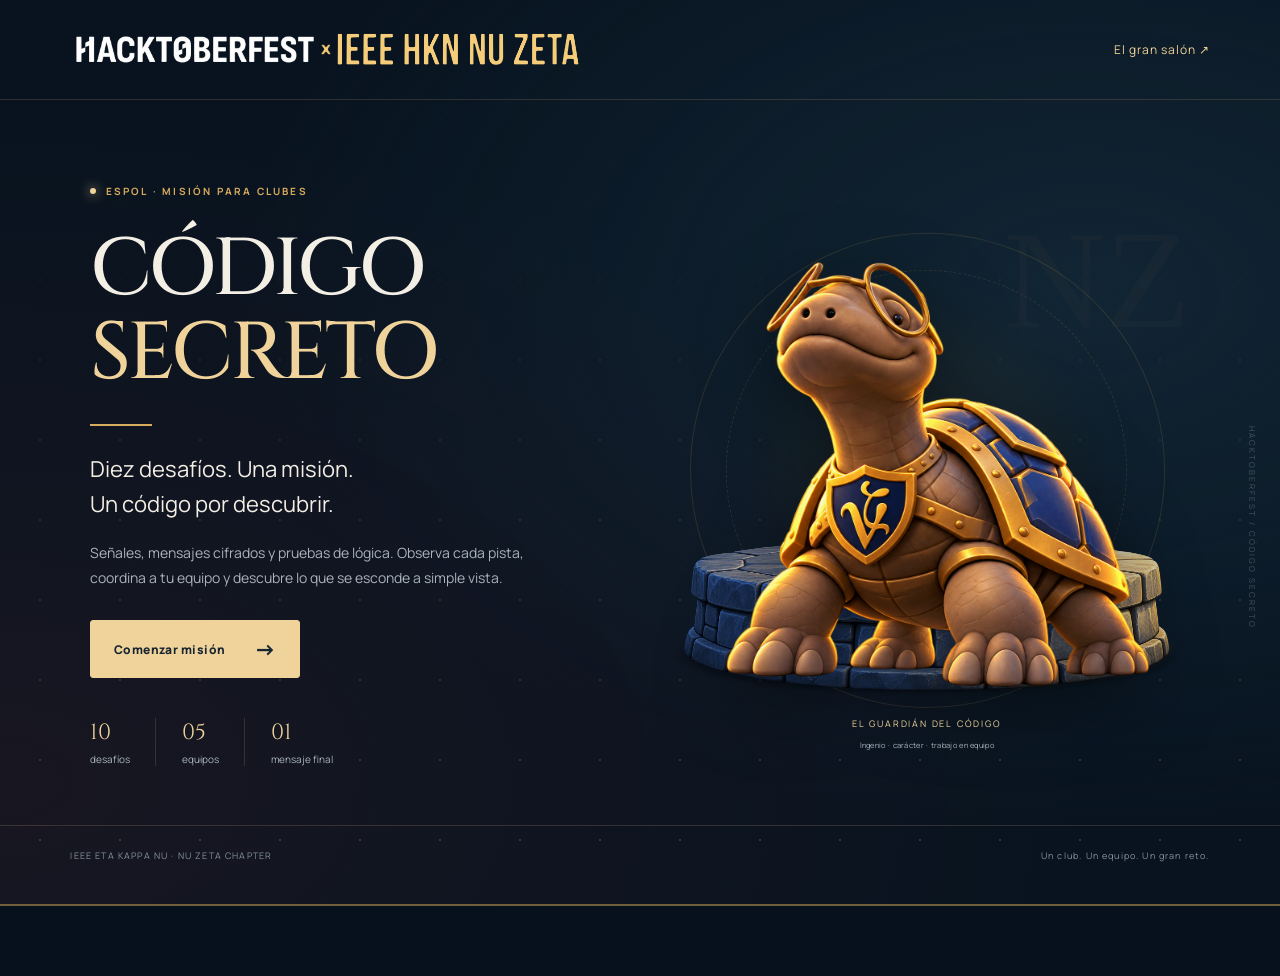
==== templates/index.html @ 11c87ed2 "Adapt Codigo Secreto to event guides with themed interface and persistent scoring" ====
<!doctype html>
<html lang="es"><head><meta charset="utf-8"><meta name="viewport" content="width=device-width,initial-scale=1"><meta name="theme-color" content="#091725"><title>Código Secreto · Hacktoberfest × IEEE HKN Nu Zeta</title><link rel="stylesheet" href="/static/game.css"><script defer src="/static/game.js"></script></head>
<body><div class="ambient" aria-hidden="true"></div>
<header class="topbar"><a class="event-lockup" href="/" aria-label="Hacktoberfest por IEEE HKN Nu Zeta"><img class="combined-logo" src="/static/event/hacktoberfest-x-ieee-hkn-nu-zeta.svg" alt="Hacktoberfest × IEEE HKN Nu Zeta"></a><a href="/admin" class="quiet-link" data-transition>El gran salón ↗</a></header>
<main id="main">
<section id="welcome" class="view hero"><div class="hero-copy"><p class="eyebrow"><span class="status-dot"></span> ESPOL · MISIÓN PARA CLUBES</p><h1>CÓDIGO<br><em>SECRETO</em><span class="title-rule"></span></h1><p class="hero-subtitle">Diez desafíos. Una misión.<br>Un código por descubrir.</p><p class="muted intro">Señales, mensajes cifrados y pruebas de lógica. Observa cada pista, coordina a tu equipo y descubre lo que se esconde a simple vista.</p><button class="primary" id="begin">Comenzar misión <span>→</span></button><div class="mission-facts"><span><b>10</b> desafíos</span><span><b>05</b> equipos</span><span><b>01</b> mensaje final</span></div></div><div class="hero-art"><div class="orbit orbit-one"></div><div class="orbit orbit-two"></div><div class="artifact-number">ΝΖ</div><img class="turtle" src="/static/event/tortuga-restaurada.png" alt="Tortuga guardiana de IEEE HKN Nu Zeta"><img class="stone" src="/static/event/base-piedra.png" alt=""><div class="guardian-caption"><span>EL GUARDIÁN DEL CÓDIGO</span><small>Ingenio · carácter · trabajo en equipo</small></div></div><span class="vertical-note">HACKTOBERFEST / CÓDIGO SECRETO</span></section>
<section id="identify" class="view compact" hidden><p class="eyebrow">ANTES DE CRUZAR EL UMBRAL</p><h2>Identificación<br><em>del equipo</em></h2><p class="muted">Selecciona el número de club que te asignaron los organizadores.</p><form id="team-form"><label for="team">Número de club</label><select id="team" required><option value="">Selecciona tu equipo</option><option value="1">Equipo 1</option><option value="2">Equipo 2</option><option value="3">Equipo 3</option><option value="4">Equipo 4</option><option value="5">Equipo 5</option></select><div class="notice">El cronómetro comienza al confirmar tu equipo. Las pistas físicas se entregan por separado. Las aulas provisionales requieren la intervención del monitor.</div><button class="primary" type="submit">Confirmar equipo <span>→</span></button><p id="team-error" role="alert" class="error"></p></form></section>
<section id="challenge" class="view challenge-layout" hidden><aside class="mission-sidebar"><p class="eyebrow">MISIÓN EN CURSO</p><h2 id="team-label">Equipo</h2><div class="timer-label">TIEMPO TOTAL</div><div id="timer" class="timer" aria-label="Tiempo transcurrido">00:00</div><ol id="stage-list"></ol><img src="/static/event/nu-zeta-chapter-logo-4k.png" class="chapter-mark" alt="Nu Zeta Chapter"></aside><article class="challenge-card"><div class="challenge-meta"><span id="stage-label"></span><span id="stage-kind"></span></div><div class="progress"><div id="progress-fill"></div></div><h2 id="challenge-title"></h2><div id="resource"></div><form id="answer-form"><label for="answer" id="question"></label><input id="answer" type="text" autocomplete="off" required maxlength="300"><p class="input-hint" id="input-hint">Revisa tu respuesta con el equipo antes de confirmarla.</p><button class="primary" type="submit" id="answer-submit">Confirmar respuesta <span>→</span></button></form><button id="monitor" class="secondary" hidden>Habilitar etapa provisional · organizador</button><p id="feedback" role="status" aria-live="polite"></p></article></section>
<section id="finish" class="view finish" hidden><img src="/static/event/tortuga-restaurada.png" alt="Insignia del guardián"><p class="eyebrow">TRANSMISIÓN RESTAURADA</p><h2>Misión <em>cumplida.</em></h2><p class="finish-message">LA INGENIERÍA ES EQUIPO</p><p class="muted">Tu secuencia y tu tiempo quedaron registrados.<br>El podio se decide por aciertos y, en empate, por menor tiempo.</p><p class="notice" id="finish-note"></p><a href="/admin" class="primary" data-transition>Consultar el gran salón <span>↗</span></a></section>
</main><footer><span>IEEE ETA KAPPA NU · NU ZETA CHAPTER</span><span>Un club. Un equipo. Un gran reto.</span></footer>
<div class="sound-controls"><button id="sound-toggle" aria-pressed="false">♫ Activar música</button><label for="volume">Volumen</label><input id="volume" type="range" min="0" max="1" step="0.05" value="0.25" aria-label="Volumen de música"></div>
<div id="transition" aria-hidden="true"><div class="shutter upper"></div><div class="shutter lower"></div><div class="transition-badge"><img src="/static/event/tortuga-restaurada.png" alt=""><p>DESCIFRANDO EL SIGUIENTE PASO</p><div class="loading-line"></div></div></div>
<dialog id="confirm-dialog"><form method="dialog"><p class="eyebrow">CONFIRMACIÓN DE RESPUESTA</p><h3>¿Confirmas tu respuesta?</h3><p id="confirm-text"></p><div class="dialog-actions"><button value="cancel" class="secondary">Revisar</button><button value="confirm" class="primary">Sí, confirmar →</button></div></form></dialog>
<dialog id="password-dialog"><form id="monitor-form"><h3>Habilitación del monitor</h3><p>La foto definitiva está pendiente. Esta etapa se registrará sin acierto.</p><label for="monitor-password">Contraseña de organización</label><input id="monitor-password" type="password" required autocomplete="off"><p id="monitor-error" class="error" role="alert"></p><div class="dialog-actions"><button type="button" class="secondary" id="monitor-cancel">Cancelar</button><button type="submit" class="primary">Habilitar</button></div></form></dialog>
</body></html>
---- static/game.css ----
@import url('https://fonts.googleapis.com/css2?family=Cinzel:wght@500;600;700;800&family=Manrope:wght@400;500;600;700&display=swap');
:root{--ink:#08131f;--navy:#102638;--gold:#efd39a;--gold-strong:#d8ab5d;--text:#f4efe5;--muted:#a8b3bc;--line:#bba16a35;--red:#762d36;--green:#a7d8bd}*{box-sizing:border-box}html{background:var(--ink);color:var(--text);font-family:Manrope,Arial,sans-serif}body{margin:0;min-height:100vh;background:radial-gradient(ellipse at 85% 30%,#1c3a4c77,transparent 55%),radial-gradient(ellipse at 0% 80%,#57242c33,transparent 60%),var(--ink)}button,input,select{font:inherit}button,a,input,select{touch-action:manipulation}button,a{ -webkit-tap-highlight-color:transparent}button{cursor:pointer}button:disabled{opacity:.5;cursor:wait}a{color:inherit;text-decoration:none}button:focus-visible,a:focus-visible{outline:2px solid var(--gold);outline-offset:6px}img{max-width:100%}[hidden]{display:none!important}.ambient{position:fixed;inset:0;pointer-events:none;opacity:.2;background-image:radial-gradient(#e9c78d 1px,transparent 1px);background-size:80px 80px;mask-image:linear-gradient(transparent,#000)}.topbar{position:relative;z-index:1;display:flex;justify-content:space-between;align-items:center;padding:30px 5.5%;border-bottom:1px solid var(--line)}.event-lockup{display:flex;align-items:center;gap:10px;max-width:540px;width:45%}.event-lockup img:first-child{width:49%}.event-lockup img:last-child{width:46%}.event-lockup img.cross{width:2.6%;max-height:20px;object-fit:contain}.quiet-link{font-size:12px;color:var(--gold);letter-spacing:.08em}.view{position:relative;animation:arrive .5s ease both}.hero{min-height:calc(100vh - 175px);max-width:1560px;margin:auto;padding:65px 7% 50px;display:grid;grid-template-columns:1.05fr 1fr;align-items:center;gap:20px}.eyebrow{font-size:10px;font-weight:700;letter-spacing:.22em;color:var(--gold-strong);display:flex;align-items:center;gap:10px}.status-dot{width:6px;height:6px;border-radius:50%;background:var(--gold);box-shadow:0 0 12px var(--gold)}h1,h2,h3{font-family:Cinzel,Georgia,serif;font-weight:500}h1{font-size:clamp(60px,6.3vw,102px);line-height:1.04;letter-spacing:-.04em;margin:30px 0 26px}em{font-style:normal;color:var(--gold)}.title-rule{display:block;width:62px;height:2px;background:var(--gold-strong);margin-top:28px}.hero-subtitle{font-size:22px;line-height:1.6;margin:0 0 18px}.muted{color:var(--muted);line-height:1.8;font-size:14px}.intro{max-width:440px;margin-bottom:30px}.primary{display:inline-flex;align-items:center;justify-content:space-between;gap:28px;padding:17px 23px;background:var(--gold);border:1px solid var(--gold);color:#172431;font-size:12px;font-weight:800;letter-spacing:.04em;border-radius:3px;transition:background .2s,transform .2s}.primary:hover{background:#ffe8b8;transform:translateY(-2px)}.primary span{font-size:22px;line-height:1}.secondary{border:1px solid var(--line);color:var(--gold);background:transparent;padding:13px 18px;border-radius:3px}.mission-facts{display:flex;gap:26px;margin-top:40px;font-size:10px;color:var(--muted)}.mission-facts span{padding-right:25px;border-right:1px solid var(--line)}.mission-facts span:last-child{border:0}.mission-facts b{display:block;font:22px Cinzel,Georgia,serif;color:var(--gold);margin-bottom:5px}.hero-art{position:relative;min-height:560px;display:flex;align-items:center;justify-content:center}.turtle{position:relative;z-index:2;width:100%;max-width:560px;filter:drop-shadow(0 20px 40px #0007);animation:breathe 6s ease-in-out infinite}.stone{position:absolute;bottom:42px;width:103%;opacity:.85;z-index:1}.orbit{position:absolute;width:90%;aspect-ratio:1;border:1px solid #d8ab5d25;border-radius:50%;transform:rotate(-20deg);background:radial-gradient(circle,#d8ab5d0d,transparent 65%)}.orbit-two{width:76%;border-style:dashed;transform:rotate(18deg)}.artifact-number{position:absolute;right:0;top:0;font:140px Cinzel,Georgia,serif;color:#d8ab5d08}.guardian-caption{position:absolute;z-index:3;bottom:0;left:0;right:0;text-align:center;letter-spacing:.2em;font-size:9px;color:var(--gold)}.guardian-caption small{display:block;letter-spacing:.04em;color:var(--muted);margin-top:10px}.vertical-note{position:absolute;right:22px;top:45%;writing-mode:vertical-rl;color:#9ca7af66;font-size:8px;letter-spacing:.25em}footer{position:relative;display:flex;justify-content:space-between;gap:20px;padding:23px 5.5%;border-top:1px solid var(--line);font-size:9px;color:#86939e;letter-spacing:.13em}.sound-controls{position:relative;display:flex;justify-content:center;align-items:center;gap:14px;padding:16px;font-size:10px;color:var(--muted)}.sound-controls button{border:0;background:transparent;color:var(--gold);font-size:11px}.sound-controls input{width:80px;accent-color:var(--gold)}.compact{width:min(540px,90%);margin:70px auto 100px}.compact h2{font-size:44px;line-height:1.2;margin:20px 0}label{display:block;font-size:14px;line-height:1.8;margin:22px 0 12px;color:var(--text)}input:not([type=range]),select{width:100%;padding:16px;background:#08131f;border:1px solid #bba16a70;color:var(--text);border-radius:3px;outline:0}input:focus,select:focus{border-color:var(--gold);box-shadow:0 0 0 3px #efd39a15}.notice{font-size:12px;color:var(--muted);line-height:1.8;padding:16px 18px;border-left:2px solid var(--gold-strong);background:#efd39a08;margin:24px 0}.error{color:#f2a6a6;font-size:13px}.challenge-layout{display:grid;grid-template-columns:235px minmax(0,850px);gap:55px;max-width:1250px;padding:48px 30px 70px;margin:auto;min-height:75vh}.mission-sidebar h2{font-size:25px;margin-bottom:30px}.timer-label{font-size:9px;letter-spacing:.16em;color:var(--muted)}.timer{font-size:30px;font-variant-numeric:tabular-nums;color:var(--gold);margin:8px 0 30px}.mission-sidebar ol{list-style:none;padding:0;counter-reset:stages}.mission-sidebar li{counter-increment:stages;color:#6c7c89;font-size:10px;padding:10px 0;display:flex;gap:10px}.mission-sidebar li:before{content:counter(stages,decimal-leading-zero);color:#7d8b94}.mission-sidebar li.current,.mission-sidebar li.current:before{color:var(--gold)}.mission-sidebar li.done{color:var(--green)}.chapter-mark{width:160px;margin-top:22px;opacity:.7}.challenge-card{padding:34px 40px;background:linear-gradient(145deg,#132739dd,#0b1725dd);border:1px solid var(--line);border-radius:5px;box-shadow:0 30px 60px #0003}.challenge-meta{display:flex;justify-content:space-between;font-size:9px;color:var(--gold);letter-spacing:.16em}.progress{margin-top:18px;height:2px;background:#ffffff12}.progress>div{height:2px;background:var(--gold);transition:width .5s}.challenge-card h2{font-size:34px;line-height:1.3;margin:30px 0 24px}.resource-copy{font-size:13px;line-height:1.9;color:var(--muted)}.resource-copy strong{color:var(--gold);font-weight:600}.clue-list{display:grid;gap:8px}.clue{padding:11px 14px;background:#08131f70;border:1px solid #ffffff0a;display:flex;gap:20px;font-size:12px;align-items:center}.clue b{font-size:20px;letter-spacing:.2em;color:var(--gold);font-family:monospace}.clue span{color:var(--muted);line-height:1.5}.input-hint{font-size:10px;color:var(--muted);margin:10px 0 24px}#feedback{font-size:13px;line-height:1.7;color:var(--green)}pre{white-space:pre-wrap;line-height:1.8;background:#06111c;padding:20px;font-size:12px;color:#c6d6dd;border-left:2px solid var(--gold-strong)}.fragments{display:grid;grid-template-columns:1fr 1fr;gap:7px}.fragments code{font-size:10px;padding:10px;background:#06111c;color:#b9c7ce}.zoom-toolbar{display:flex;gap:10px;align-items:center;font-size:11px;margin-bottom:10px}.zoom-toolbar button{padding:6px 12px}.photo-viewport{overflow:auto;max-height:430px;background:#06111c;border:1px solid var(--line);touch-action:pan-x pan-y}.photo-viewport img{display:block;max-width:none;transform-origin:top left}.pending-tag{font-size:10px;color:var(--gold);margin:12px 0}.word-bank{display:grid;grid-template-columns:repeat(3,1fr);gap:8px}.word-bank div{padding:13px;background:#06111c;font-size:11px}.word-bank b{display:inline-block;margin-right:8px;color:var(--gold)}.signal-stage{display:flex;align-items:center;justify-content:center;padding:32px;background:#06111c}.signal-lamp{width:100px;height:100px;border-radius:50%;background:#253441;border:7px solid #3b4a56;box-shadow:inset 0 0 20px #000}.signal-lamp.lit{background:#ffe3a1;box-shadow:0 0 55px #ffcc65,0 0 100px #ffcc6555;border-color:#f4c46a}.finish{text-align:center;max-width:700px;margin:45px auto 80px;padding:20px}.finish>img{width:180px}.finish .eyebrow{justify-content:center}.finish h2{font-size:50px;margin:18px 0}.finish-message{font-family:Cinzel,Georgia,serif;letter-spacing:.15em;color:var(--gold);font-size:18px}.finish .notice{text-align:left}.shutter{position:absolute;left:0;right:0;height:50%;background:#07111d;transition:transform .35s ease;border-color:var(--gold-strong);border-style:solid;border-width:0}.upper{top:0;transform:translateY(-101%);border-bottom-width:1px}.lower{bottom:0;transform:translateY(101%);border-top-width:1px}#transition{position:fixed;inset:0;z-index:100;pointer-events:none}#transition.active{pointer-events:all}#transition.active .shutter{transform:translateY(0)}.transition-badge{position:absolute;left:50%;top:50%;transform:translate(-50%,-50%) scale(.8);opacity:0;transition:opacity .25s,transform .35s;text-align:center;width:280px}.transition-badge img{width:190px;filter:drop-shadow(0 0 30px #d8ab5d33)}.transition-badge p{font-size:9px;letter-spacing:.17em;color:var(--gold)}#transition.active .transition-badge{opacity:1;transform:translate(-50%,-50%) scale(1);transition-delay:.3s}.loading-line{height:2px;background:#d8ab5d22;margin:20px auto;width:160px;overflow:hidden}.loading-line:after{content:'';display:block;width:50%;height:2px;background:var(--gold);animation:loading 1s ease-in-out infinite}dialog{border:1px solid #d8ab5d77;background:#102334;color:var(--text);max-width:530px;width:90%;padding:30px;border-radius:6px;box-shadow:0 30px 100px #000a}dialog::backdrop{background:#030a12c9;backdrop-filter:blur(5px)}dialog h3{font-size:23px}dialog p{font-size:13px;line-height:1.8}#confirm-text{overflow-wrap:anywhere;color:var(--gold);padding:16px;background:#08131f}.dialog-actions{display:flex;gap:15px;justify-content:flex-end;margin-top:25px}.admin-wrap{max-width:1300px;margin:50px auto;padding:0 35px;min-height:65vh}.admin-heading{display:flex;justify-content:space-between;align-items:center;margin-bottom:30px;gap:20px}.admin-heading h1{font-size:38px;margin:14px 0}.table-wrap{overflow:auto;border:1px solid var(--line);background:#10233480}table{border-collapse:collapse;width:100%;font-size:12px}th,td{padding:18px 15px;border-bottom:1px solid var(--line);text-align:left}th{font-size:10px;letter-spacing:.08em;color:var(--gold)}td code{display:inline-flex;padding:5px 7px;background:#253441;margin:2px;border-radius:3px;max-width:150px;white-space:normal;overflow-wrap:anywhere;font-size:10px}td code.correct{background:#204f3b}td code.incorrect{background:#713d42}td code.pending{background:#6a5531}.rank{font:24px Cinzel,Georgia,serif;color:var(--gold)}.empty-state{text-align:center;padding:55px;color:var(--muted)}.admin-tools{display:flex;gap:10px;flex-wrap:wrap}.readiness{display:flex;gap:10px;flex-wrap:wrap;margin:25px 0}.readiness span{border:1px solid var(--line);padding:10px;font-size:10px;color:var(--muted)}@keyframes breathe{50%{transform:translateY(-8px)}}@keyframes arrive{from{opacity:0;transform:translateY(8px)}to{opacity:1;transform:none}}@keyframes loading{from{transform:translateX(-100%)}to{transform:translateX(300%)}}@media(min-width:1600px){.hero{padding-top:90px;padding-bottom:90px}}@media(max-width:900px){.hero{padding:45px 6%;grid-template-columns:1fr 1fr}.hero-art{min-height:390px}.stone{bottom:45px}.hero-subtitle{font-size:18px}.challenge-layout{grid-template-columns:170px 1fr;gap:25px}.challenge-card{padding:25px}.challenge-card h2{font-size:28px}}@media(max-width:640px){.topbar{padding:22px 6%;gap:20px}.event-lockup{width:72%}.quiet-link{font-size:9px;max-width:70px;line-height:1.7}.hero{grid-template-columns:1fr;padding-top:40px}.hero h1{font-size:62px;margin:24px 0}.hero-copy{z-index:2}.hero-art{grid-row:2;min-height:380px;max-width:400px;width:100%;margin:10px auto 0}.turtle{max-height:340px;width:auto}.stone{bottom:35px;width:95%}.guardian-caption{bottom:0}.vertical-note{display:none}.mission-facts{gap:16px}.mission-facts span{padding-right:16px}.hero-subtitle{font-size:19px}.intro{font-size:13px}.challenge-layout{display:block;padding:25px 16px}.mission-sidebar{display:flex;align-items:center;justify-content:space-between;gap:10px;flex-wrap:wrap;margin-bottom:20px}.mission-sidebar .eyebrow{display:none}.mission-sidebar h2{font-size:19px;margin:0}.timer-label{display:none}.timer{font-size:22px;margin:0}.mission-sidebar ol,.chapter-mark{display:none}.challenge-card{padding:23px 20px}.challenge-card h2{font-size:27px}.challenge-meta{font-size:8px}.fragments{grid-template-columns:1fr}.word-bank{grid-template-columns:repeat(3,1fr)}.word-bank div{font-size:9px;padding:10px 7px}.challenge-card .primary{width:100%}.compact{margin:45px auto 60px}.compact h2{font-size:36px}footer{font-size:8px;line-height:1.8;flex-direction:column;gap:6px}.finish h2{font-size:37px}.finish-message{font-size:14px}.finish .primary{font-size:10px}.admin-wrap{padding:0 18px}.admin-heading{display:block}.admin-heading h1{font-size:29px}.dialog-actions{gap:10px}.dialog-actions .primary{font-size:10px;padding:13px}.sound-controls{flex-wrap:wrap}}@media(prefers-reduced-motion:reduce){*,*:before,*:after{animation:none!important;transition:none!important}.shutter{display:none}#transition.active{background:#07111d}.transition-badge{transition:none}}

.event-lockup img.combined-logo{width:100%;max-height:none}.original-resource{margin-top:25px}.original-resource summary{font-size:12px;color:var(--gold);cursor:pointer}.original-resource img{display:block;max-height:950px;margin:18px auto;width:auto}.zoom-original{overflow:auto;max-height:720px}
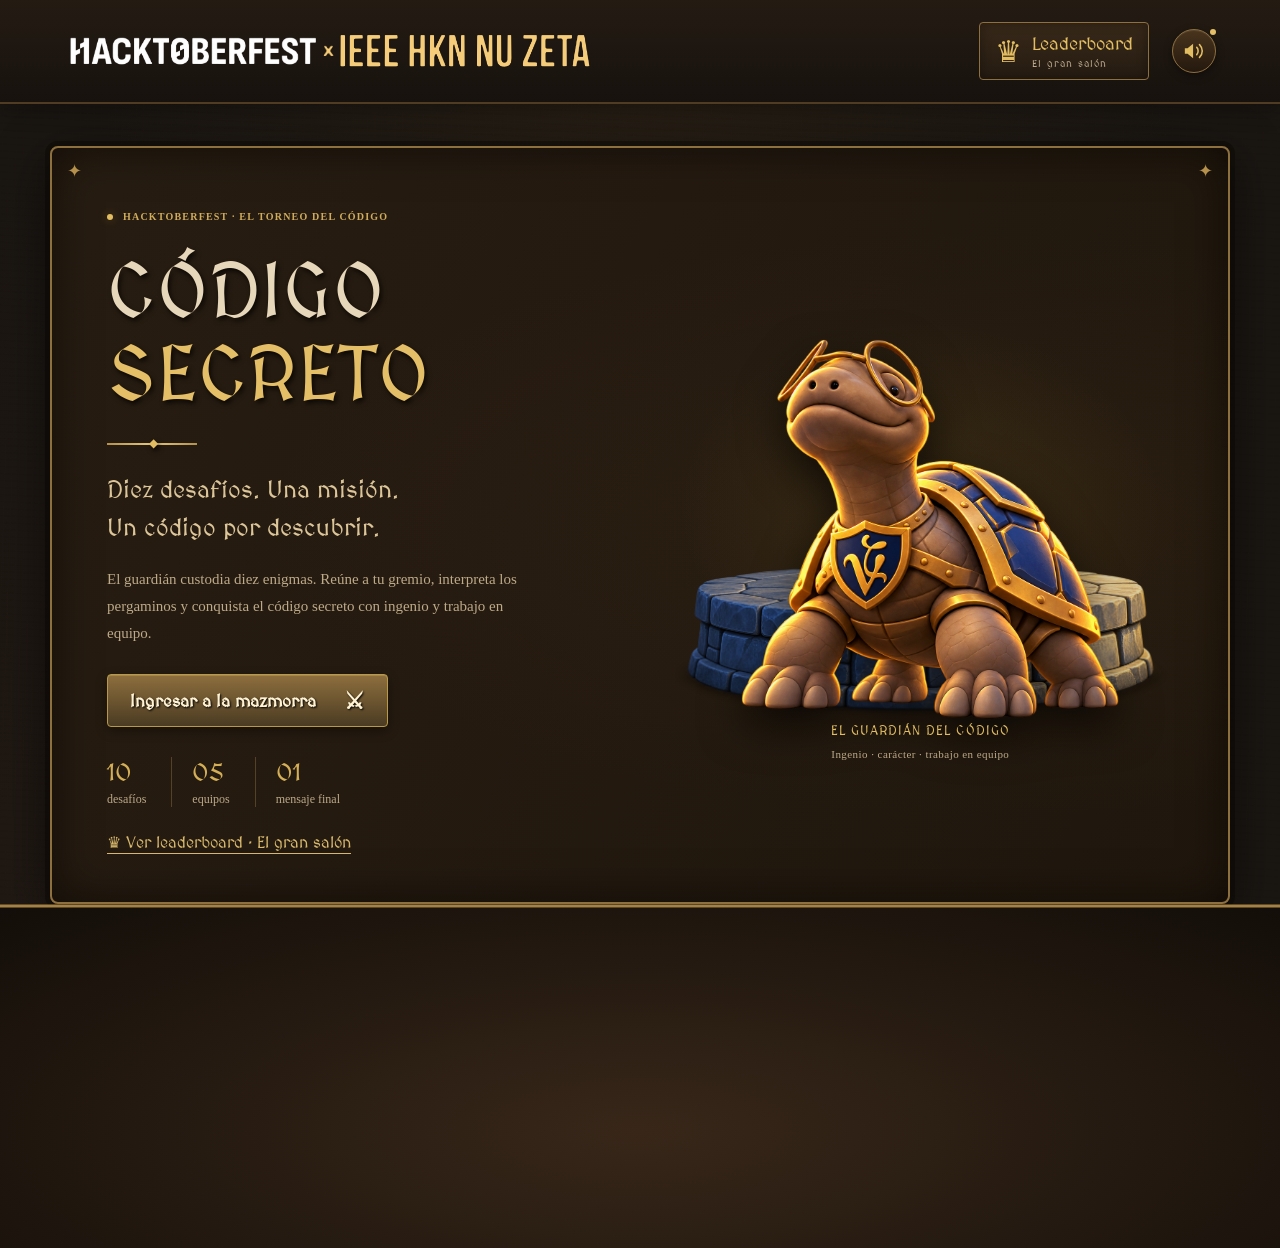
==== commit 9e1502d8: "Restore medieval event identity and visible leaderboard with working speaker controls" ====
--- a/templates/index.html
+++ b/templates/index.html
@@ -1,15 +1,15 @@
 <!doctype html>
-<html lang="es"><head><meta charset="utf-8"><meta name="viewport" content="width=device-width,initial-scale=1"><meta name="theme-color" content="#091725"><title>Código Secreto · Hacktoberfest × IEEE HKN Nu Zeta</title><link rel="stylesheet" href="/static/game.css"><script defer src="/static/game.js"></script></head>
+<html lang="es"><head><meta charset="utf-8"><meta name="viewport" content="width=device-width,initial-scale=1"><meta name="theme-color" content="#1a1612"><title>Código Secreto · Hacktoberfest × IEEE HKN Nu Zeta</title><link rel="stylesheet" href="/static/game.css"><link rel="stylesheet" href="/static/medieval.css"><script defer src="/static/sound.js"></script><script defer src="/static/game.js"></script></head>
 <body><div class="ambient" aria-hidden="true"></div>
-<header class="topbar"><a class="event-lockup" href="/" aria-label="Hacktoberfest por IEEE HKN Nu Zeta"><img class="combined-logo" src="/static/event/hacktoberfest-x-ieee-hkn-nu-zeta.svg" alt="Hacktoberfest × IEEE HKN Nu Zeta"></a><a href="/admin" class="quiet-link" data-transition>El gran salón ↗</a></header>
+<header class="topbar"><a class="event-lockup" href="/" aria-label="Hacktoberfest por IEEE HKN Nu Zeta"><img class="combined-logo" src="/static/event/hacktoberfest-x-ieee-hkn-nu-zeta.svg" alt="Hacktoberfest × IEEE HKN Nu Zeta"></a><nav class="header-actions" aria-label="Navegación principal"><a href="/leaderboard" class="leaderboard-link" data-transition><span aria-hidden="true">♛</span><span>Leaderboard<small>El gran salón</small></span></a><details class="sound-menu" id="sound-menu"><summary aria-label="Ajustar volumen de la música" title="Volumen de la música"><svg viewBox="0 0 24 24" width="22" height="22" aria-hidden="true"><path d="M11 4 5 9H2v6h3l6 5V4Z" fill="currentColor"/><g class="speaker-waves" fill="none" stroke="currentColor" stroke-width="1.7" stroke-linecap="round"><path d="M15 8c2 2 2 6 0 8M18 5c4 4 4 10 0 14"/></g><path class="speaker-muted" d="m16 9 6 6m0-6-6 6" fill="none" stroke="currentColor" stroke-width="1.7"/></svg></summary><div class="volume-popover"><div class="volume-heading"><span>Música del torneo</span><output id="volume-value" for="volume">25%</output></div><label class="sr-only" for="volume">Volumen de música</label><input id="volume" type="range" min="0" max="1" step="0.05" value="0.25" aria-label="Volumen de música"><div class="volume-bottom"><button id="music-mute" type="button" aria-pressed="false">Silenciar</button><span id="music-status" role="status" aria-live="polite">Lista para sonar</span></div></div></details><audio id="music-audio" preload="auto" autoplay loop hidden></audio></nav></header>
 <main id="main">
-<section id="welcome" class="view hero"><div class="hero-copy"><p class="eyebrow"><span class="status-dot"></span> ESPOL · MISIÓN PARA CLUBES</p><h1>CÓDIGO<br><em>SECRETO</em><span class="title-rule"></span></h1><p class="hero-subtitle">Diez desafíos. Una misión.<br>Un código por descubrir.</p><p class="muted intro">Señales, mensajes cifrados y pruebas de lógica. Observa cada pista, coordina a tu equipo y descubre lo que se esconde a simple vista.</p><button class="primary" id="begin">Comenzar misión <span>→</span></button><div class="mission-facts"><span><b>10</b> desafíos</span><span><b>05</b> equipos</span><span><b>01</b> mensaje final</span></div></div><div class="hero-art"><div class="orbit orbit-one"></div><div class="orbit orbit-two"></div><div class="artifact-number">ΝΖ</div><img class="turtle" src="/static/event/tortuga-restaurada.png" alt="Tortuga guardiana de IEEE HKN Nu Zeta"><img class="stone" src="/static/event/base-piedra.png" alt=""><div class="guardian-caption"><span>EL GUARDIÁN DEL CÓDIGO</span><small>Ingenio · carácter · trabajo en equipo</small></div></div><span class="vertical-note">HACKTOBERFEST / CÓDIGO SECRETO</span></section>
+<section id="welcome" class="view hero"><div class="hero-copy"><p class="eyebrow"><span class="status-dot"></span> HACKTOBERFEST · EL TORNEO DEL CÓDIGO</p><h1>CÓDIGO<br><em>SECRETO</em><span class="title-rule"></span></h1><p class="hero-subtitle">Diez desafíos. Una misión.<br>Un código por descubrir.</p><p class="muted intro">El guardián custodia diez enigmas. Reúne a tu gremio, interpreta los pergaminos y conquista el código secreto con ingenio y trabajo en equipo.</p><button class="primary" id="begin">Ingresar a la mazmorra <span>⚔</span></button><div class="mission-facts"><span><b>10</b> desafíos</span><span><b>05</b> equipos</span><span><b>01</b> mensaje final</span></div><a class="hero-leaderboard" href="/leaderboard" data-transition>♛ Ver leaderboard · El gran salón</a></div><div class="hero-art"><div class="orbit orbit-one"></div><div class="orbit orbit-two"></div><div class="artifact-number">ΝΖ</div><img class="turtle" src="/static/event/tortuga-restaurada.png" alt="Tortuga guardiana de IEEE HKN Nu Zeta"><img class="stone" src="/static/event/base-piedra.png" alt=""><div class="guardian-caption"><span>EL GUARDIÁN DEL CÓDIGO</span><small>Ingenio · carácter · trabajo en equipo</small></div></div><span class="vertical-note">HACKTOBERFEST / CÓDIGO SECRETO</span></section>
 <section id="identify" class="view compact" hidden><p class="eyebrow">ANTES DE CRUZAR EL UMBRAL</p><h2>Identificación<br><em>del equipo</em></h2><p class="muted">Selecciona el número de club que te asignaron los organizadores.</p><form id="team-form"><label for="team">Número de club</label><select id="team" required><option value="">Selecciona tu equipo</option><option value="1">Equipo 1</option><option value="2">Equipo 2</option><option value="3">Equipo 3</option><option value="4">Equipo 4</option><option value="5">Equipo 5</option></select><div class="notice">El cronómetro comienza al confirmar tu equipo. Las pistas físicas se entregan por separado. Las aulas provisionales requieren la intervención del monitor.</div><button class="primary" type="submit">Confirmar equipo <span>→</span></button><p id="team-error" role="alert" class="error"></p></form></section>
-<section id="challenge" class="view challenge-layout" hidden><aside class="mission-sidebar"><p class="eyebrow">MISIÓN EN CURSO</p><h2 id="team-label">Equipo</h2><div class="timer-label">TIEMPO TOTAL</div><div id="timer" class="timer" aria-label="Tiempo transcurrido">00:00</div><ol id="stage-list"></ol><img src="/static/event/nu-zeta-chapter-logo-4k.png" class="chapter-mark" alt="Nu Zeta Chapter"></aside><article class="challenge-card"><div class="challenge-meta"><span id="stage-label"></span><span id="stage-kind"></span></div><div class="progress"><div id="progress-fill"></div></div><h2 id="challenge-title"></h2><div id="resource"></div><form id="answer-form"><label for="answer" id="question"></label><input id="answer" type="text" autocomplete="off" required maxlength="300"><p class="input-hint" id="input-hint">Revisa tu respuesta con el equipo antes de confirmarla.</p><button class="primary" type="submit" id="answer-submit">Confirmar respuesta <span>→</span></button></form><button id="monitor" class="secondary" hidden>Habilitar etapa provisional · organizador</button><p id="feedback" role="status" aria-live="polite"></p></article></section>
-<section id="finish" class="view finish" hidden><img src="/static/event/tortuga-restaurada.png" alt="Insignia del guardián"><p class="eyebrow">TRANSMISIÓN RESTAURADA</p><h2>Misión <em>cumplida.</em></h2><p class="finish-message">LA INGENIERÍA ES EQUIPO</p><p class="muted">Tu secuencia y tu tiempo quedaron registrados.<br>El podio se decide por aciertos y, en empate, por menor tiempo.</p><p class="notice" id="finish-note"></p><a href="/admin" class="primary" data-transition>Consultar el gran salón <span>↗</span></a></section>
-</main><footer><span>IEEE ETA KAPPA NU · NU ZETA CHAPTER</span><span>Un club. Un equipo. Un gran reto.</span></footer>
-<div class="sound-controls"><button id="sound-toggle" aria-pressed="false">♫ Activar música</button><label for="volume">Volumen</label><input id="volume" type="range" min="0" max="1" step="0.05" value="0.25" aria-label="Volumen de música"></div>
-<div id="transition" aria-hidden="true"><div class="shutter upper"></div><div class="shutter lower"></div><div class="transition-badge"><img src="/static/event/tortuga-restaurada.png" alt=""><p>DESCIFRANDO EL SIGUIENTE PASO</p><div class="loading-line"></div></div></div>
+<section id="challenge" class="view challenge-layout" hidden><aside class="mission-sidebar"><p class="eyebrow">GREMIO EN LA MAZMORRA</p><h2 id="team-label">Equipo</h2><div class="timer-label">TIEMPO TOTAL</div><div id="timer" class="timer" aria-label="Tiempo transcurrido">00:00</div><ol id="stage-list"></ol><img src="/static/event/nu-zeta-chapter-logo-4k.png" class="chapter-mark" alt="Nu Zeta Chapter"></aside><article class="challenge-card"><div class="challenge-meta"><span id="stage-label"></span><span id="stage-kind"></span></div><div class="progress"><div id="progress-fill"></div></div><h2 id="challenge-title"></h2><div id="resource"></div><form id="answer-form"><label for="answer" id="question"></label><input id="answer" type="text" autocomplete="off" required maxlength="300"><p class="input-hint" id="input-hint">Revisa tu respuesta con el equipo antes de confirmarla.</p><button class="primary" type="submit" id="answer-submit">Confirmar respuesta <span>→</span></button></form><button id="monitor" class="secondary" hidden>Habilitar etapa provisional · organizador</button><p id="feedback" role="status" aria-live="polite"></p></article></section>
+<section id="finish" class="view finish" hidden><img src="/static/event/tortuga-restaurada.png" alt="Insignia del guardián"><p class="eyebrow">EL PERGAMINO HA SIDO SELLADO</p><h2>Misión <em>cumplida.</em></h2><p class="finish-message">LA INGENIERÍA ES EQUIPO</p><p class="muted">Tu secuencia y tu tiempo quedaron registrados.<br>El podio se decide por aciertos y, en empate, por menor tiempo.</p><p class="notice" id="finish-note"></p><a href="/leaderboard" class="primary" data-transition>Ver leaderboard · El gran salón <span>↗</span></a></section>
+<section class="event-allies" aria-label="Comunidad y aliados del evento"><p class="eyebrow">UN TORNEO DE NUESTRA COMUNIDAD</p><div class="sponsor-logos"><img src="/static/sponsors/LOGO_HKN_SIMPLE_cropped.png" alt="IEEE Eta Kappa Nu"><img src="/static/event/nu-zeta-chapter-logo-4k.png" alt="Nu Zeta Chapter"><img src="/static/event/mlh-logo-4k.png" alt="Major League Hacking"><img src="/static/sponsors/GOOGLE_FOR_DEVELOPERS_cropped.png" alt="Google for Developers"></div><details class="event-banner"><summary>Hacktoberfest · Clubs Royale</summary><img src="/static/sponsors/BANNER_HACKTOBERFEST.png" alt="Hacktoberfest × IEEE HKN Nu Zeta · Clubs Royale"></details></section></main><footer><span>IEEE ETA KAPPA NU · NU ZETA CHAPTER</span><span>Un club. Un equipo. Un gran reto.</span></footer>
+
+<div id="transition" aria-hidden="true"><div class="shutter upper"></div><div class="shutter lower"></div><div class="transition-badge"><img src="/static/event/tortuga-restaurada.png" alt=""><p>EL GUARDIÁN ABRE EL SIGUIENTE PORTAL</p><div class="loading-line"></div></div></div>
 <dialog id="confirm-dialog"><form method="dialog"><p class="eyebrow">CONFIRMACIÓN DE RESPUESTA</p><h3>¿Confirmas tu respuesta?</h3><p id="confirm-text"></p><div class="dialog-actions"><button value="cancel" class="secondary">Revisar</button><button value="confirm" class="primary">Sí, confirmar →</button></div></form></dialog>
 <dialog id="password-dialog"><form id="monitor-form"><h3>Habilitación del monitor</h3><p>La foto definitiva está pendiente. Esta etapa se registrará sin acierto.</p><label for="monitor-password">Contraseña de organización</label><input id="monitor-password" type="password" required autocomplete="off"><p id="monitor-error" class="error" role="alert"></p><div class="dialog-actions"><button type="button" class="secondary" id="monitor-cancel">Cancelar</button><button type="submit" class="primary">Habilitar</button></div></form></dialog>
 </body></html>
--- a/static/medieval.css
+++ b/static/medieval.css
@@ -0,0 +1,6 @@
+@import url('https://fonts.googleapis.com/css2?family=MedievalSharp&display=swap');
+:root{--ink:#1a1612;--navy:#2b2016;--gold:#e2bd61;--gold-strong:#c6a04b;--text:#e6d7ba;--muted:#bbaa8d;--line:#8e6f3e77;--red:#762d36;--green:#a5cf9e}
+html{background:#1a1612;font-family:Georgia,'Times New Roman',serif}body{background:radial-gradient(ellipse at 50% 0%,#76522622,transparent 60%),radial-gradient(ellipse at 10% 80%,#6b362215,transparent 60%),#1a1612;color:var(--text)}.ambient{opacity:.16;background-image:repeating-linear-gradient(92deg,#c8a66c10 0px,#c8a66c10 1px,transparent 1px,transparent 7px),repeating-linear-gradient(3deg,transparent 0px,transparent 5px,#0002 6px,transparent 7px);background-size:auto;mask-image:none}h1,h2,h3,.primary,.secondary,.timer,.rank,.leaderboard-link,.hero-leaderboard{font-family:MedievalSharp,Georgia,serif}.topbar{padding:22px 5%;border-bottom:2px solid #8e6f3e66;background:linear-gradient(#241b13dd,#17120edd);box-shadow:0 5px 20px #0004;gap:25px}.event-lockup{width:min(46%,530px)}.header-actions{display:flex;align-items:center;gap:23px}.leaderboard-link{display:flex;align-items:center;gap:10px;padding:10px 15px;border:1px solid #8e6f3e;border-radius:4px;color:var(--gold);background:linear-gradient(#382919,#251b12);white-space:nowrap;font-size:18px;box-shadow:inset 0 0 12px #0005}.leaderboard-link>span:first-child{font-size:30px}.leaderboard-link small{display:block;font-size:10px;color:var(--muted);letter-spacing:.12em;margin-top:4px}.quiet-link{font-size:13px;color:var(--gold)}.hero{width:calc(100% - 80px);max-width:1180px;min-height:600px;margin:42px auto;padding:50px 55px;gap:30px;background:radial-gradient(ellipse at 80% 50%,#64442222,transparent 55%),linear-gradient(120deg,#281d12f0,#20170df0);border:2px solid #8e6f3e;border-radius:8px;box-shadow:inset 0 0 45px #0008,0 14px 50px #0008,0 0 0 5px #0e0a0680}.hero:before,.hero:after,.challenge-card:before{content:'✦';position:absolute;color:#b5914c;font-size:18px;top:12px;left:15px}.hero:after{left:auto;right:15px}.eyebrow{font-family:Georgia,serif;font-size:10px;letter-spacing:.12em;line-height:1.8;color:#d1ad5b}.status-dot{background:var(--gold);box-shadow:0 0 10px #d4af3755}h1{font-size:clamp(62px,6vw,85px);line-height:1.08;letter-spacing:.01em;text-shadow:2px 3px 5px #000b;margin-top:23px}h2,h3{color:var(--gold);text-shadow:2px 2px 4px #0008}em{color:#e4bf68}.title-rule{background:linear-gradient(90deg,#b5914c,#e5c879,#b5914c);height:2px;width:90px;position:relative}.title-rule:after{content:'◆';position:absolute;left:42px;top:-6px;font-size:12px;color:var(--gold)}.hero-subtitle{font-family:MedievalSharp,Georgia,serif;font-size:24px;color:#dbc599;line-height:1.6}.muted{font-size:15px;line-height:1.8;color:#bdaa89}.intro{max-width:440px;margin-bottom:27px}.primary{font-size:17px;letter-spacing:0;text-transform:none;color:#fff3d4;border:1px solid #b89947;border-radius:4px;background:linear-gradient(#8e6f3e,#4a3b22);text-shadow:1px 1px 2px #000;box-shadow:inset 0 1px #e5cb8040,0 4px 12px #0005;padding:14px 22px}.primary:hover{color:#fff7e2;background:linear-gradient(#a38148,#5c4a2a);box-shadow:0 0 18px #8e6f3e60;transform:translateY(-2px)}.secondary{font-size:14px;border-color:#8e6f3e;background:#22190f;color:#d9bc78}.secondary:hover{background:#3b2b19}.primary span{font-size:23px}.hero-leaderboard{display:block;width:fit-content;font-size:16px;color:#d6b76c;text-decoration:underline;text-underline-offset:5px;margin-top:26px}.mission-facts{gap:20px;font-size:12px;color:#bdaa89;margin-top:30px}.mission-facts b{font-family:MedievalSharp,Georgia,serif;color:#d4af58;font-size:25px}.hero-art{min-height:470px}.turtle{max-width:470px;filter:drop-shadow(0 16px 22px #000a)}.stone{bottom:34px}.guardian-caption{font-family:MedievalSharp,Georgia,serif;font-size:13px;letter-spacing:.08em;color:var(--gold)}.guardian-caption small{font-family:Georgia,serif;font-size:11px;color:#bdaa89}.orbit,.artifact-number,.vertical-note{display:none}.hero-art:before{content:'';position:absolute;inset:5% 0 12%;background:radial-gradient(ellipse,#d4af3718,transparent 68%)}.compact{padding:35px 38px;border:2px solid #8e6f3e;border-radius:7px;background:linear-gradient(#281e14,#1f160e);box-shadow:inset 0 0 28px #0006,0 12px 35px #0007;width:min(570px,90%)}.compact h2{font-size:43px;line-height:1.3}.compact .eyebrow{margin-top:0}label{font-size:16px;color:#e0c888}input:not([type=range]),select{background:#100c08;border:1px solid #8e6f3e;color:#e9d7ac;border-radius:3px;font-family:Georgia,serif;font-size:16px;box-shadow:inset 0 2px 6px #0008}input:focus,select:focus{border-color:#d4af37;box-shadow:0 0 12px #d4af3733}.notice{border-left-color:#b89947;background:#8e6f3e14;color:#c5b18e;font-family:Georgia,serif;font-size:13px}.challenge-layout{max-width:1180px;gap:35px;grid-template-columns:215px minmax(0,830px)}.mission-sidebar h2{font-family:MedievalSharp,Georgia,serif}.mission-sidebar li{font-family:Georgia,serif;font-size:12px;color:#9f8e72}.mission-sidebar li:before{color:#9b855f}.mission-sidebar li.current{color:#ebc872}.mission-sidebar li.done{color:#abc393}.timer{font-size:34px}.timer-label{color:#bda678}.challenge-card{position:relative;background:linear-gradient(135deg,#2b1e12,#20160d);border:2px solid #8e6f3e;box-shadow:inset 0 0 35px #0007,0 10px 30px #0006;border-radius:6px}.challenge-card:before{top:7px;font-size:12px;left:12px}.challenge-card h2{font-size:35px}.challenge-meta{font-family:Georgia,serif;font-size:10px;letter-spacing:.08em}.resource-copy{font-size:16px;color:#c6b595;line-height:1.8}.resource-copy strong{color:#efd494}.clue{background:#110c08bb;border-color:#8e6f3e44;font-size:14px;padding:13px}.clue b{color:#e4bf68}.clue span{color:#c5b393}.progress{background:#8e6f3e44}.progress>div{background:#d4af37}.input-hint{font-size:12px;color:#b09d7c}pre{background:#110e0a;border:1px solid #8e6f3e;border-left:3px solid #b89947;color:#dfd0ae;font-size:13px}.word-bank div{background:#140f09;border:1px solid #8e6f3e66;font-size:13px}.signal-stage{background:#130e09;border:1px solid #8e6f3e55}.photo-viewport{background:#140f09}.chapter-mark{opacity:.8}.finish h2{font-size:50px}.finish-message{font-family:MedievalSharp,Georgia,serif;font-size:26px;letter-spacing:.04em}.finish{background:linear-gradient(#2b1e12,#1c140d);border:2px solid #8e6f3e;border-radius:8px;box-shadow:inset 0 0 40px #0008,0 10px 35px #0007;margin-top:45px;padding:30px}.finish .primary{font-size:17px}.shutter{background:radial-gradient(ellipse at center,#382719,#130e09);border-color:#a58145}.upper{border-bottom-width:3px}.lower{border-top-width:3px}.transition-badge p{font-family:MedievalSharp,Georgia,serif;font-size:14px;letter-spacing:.04em}.loading-line{background:#8e6f3e44}.loading-line:after{background:var(--gold)}dialog{border:2px solid #8e6f3e;border-radius:7px;background:linear-gradient(#302216,#1b120b);color:#e3d1aa;box-shadow:inset 0 0 25px #0008,0 30px 100px #000b}dialog h3{font-family:MedievalSharp,Georgia,serif;font-size:27px}dialog p{font-size:15px}#confirm-text{background:#120d08;color:#e6c476;border:1px solid #8e6f3e55}.event-allies{max-width:1180px;width:calc(100% - 80px);margin:35px auto 45px;padding:25px 30px;border-top:1px solid #8e6f3e66;text-align:center}.event-allies .eyebrow{justify-content:center;color:#ab9369}.sponsor-logos{display:flex;justify-content:center;align-items:center;gap:27px;flex-wrap:wrap;margin:25px 0}.sponsor-logos img{width:auto;max-width:210px;max-height:50px;object-fit:contain}.sponsor-logos img:first-child,.sponsor-logos img:last-child{background:#f7f0df;padding:9px 12px;border:1px solid #b89947;border-radius:3px;max-height:52px}.sponsor-logos img:nth-child(2){max-width:190px}.sponsor-logos img:nth-child(3){max-height:48px}.event-banner{margin:22px auto 0;max-width:780px}.event-banner summary{font-size:14px;font-family:MedievalSharp,Georgia,serif;color:#b9a16c;cursor:pointer}.event-banner img{border:2px solid #8e6f3e;border-radius:4px;display:block;margin-top:20px}footer{border-top:1px solid #8e6f3e66;background:#15100bcc;letter-spacing:.08em;font-family:Georgia,serif;color:#aa9371;font-size:10px}.sound-menu{position:relative;z-index:30;flex:0 0 auto}.sound-menu summary{display:flex;justify-content:center;align-items:center;list-style:none;width:44px;height:44px;border:1px solid #8e6f3e;border-radius:50%;background:linear-gradient(#49341d,#24180e);color:#e2bd61;cursor:pointer;box-shadow:inset 0 1px #ffffff15,0 3px 8px #0006}.sound-menu summary::-webkit-details-marker{display:none}.sound-menu summary:hover,.sound-menu[open] summary{border-color:#d4af37;background:#513b21}.speaker-muted{display:none}.sound-menu[data-muted=true] .speaker-waves{display:none}.sound-menu[data-muted=true] .speaker-muted{display:block}.sound-menu[data-waiting=true] summary:after{content:'';width:6px;height:6px;border-radius:50%;background:#e4bf68;position:absolute;right:0;top:0}.volume-popover{position:absolute;right:0;top:calc(100% + 14px);width:265px;padding:18px;background:linear-gradient(#302216,#1b120b);border:1px solid #b89947;border-radius:5px;box-shadow:inset 0 0 15px #0003,0 10px 30px #0009;font-family:Georgia,serif}.volume-heading{display:flex;align-items:center;justify-content:space-between;gap:10px;font-size:14px;color:#e7c87e}.volume-heading output{font-size:12px;font-variant-numeric:tabular-nums}.volume-popover input[type=range]{width:100%;accent-color:#d4af37;margin:20px 0 17px;cursor:pointer;height:14px}.volume-bottom{display:flex;justify-content:space-between;gap:12px;align-items:center}.volume-bottom button{border:1px solid #8e6f3e;background:#443018;color:#edcf8e;padding:7px 9px;border-radius:3px;font-family:MedievalSharp,Georgia,serif;font-size:12px;white-space:nowrap}.volume-bottom span{font-size:10px;color:#c0ab85;line-height:1.5}.sr-only{position:absolute;width:1px;height:1px;padding:0;margin:-1px;overflow:hidden;clip:rect(0,0,0,0);white-space:nowrap;border:0}.admin-wrap{max-width:1400px}.admin-wrap>.compact{margin-top:55px}.admin-heading h1{font-family:MedievalSharp,Georgia,serif;font-size:37px;color:#d4af37}.admin-heading .muted{font-size:14px}.table-wrap{border:2px solid #8e6f3e;background:#21180f;border-radius:5px;padding:15px;box-shadow:inset 0 0 22px #0008,0 8px 20px #0006}table{min-width:1000px;background:#202526;table-layout:auto}th{font-family:MedievalSharp,Georgia,serif;font-size:13px;letter-spacing:0;color:#e6cf97;padding:15px 10px;border-bottom:2px solid #8e6f3e}td{border-bottom:1px solid #8e6f3e33;padding:13px 10px;color:#e6d7ba;font-size:15px}tbody tr:hover{background:#a3814815}.rank{font-size:22px;white-space:nowrap}.rank-one{color:#f0c740}.rank-two{color:#e4e7e5}.rank-three{color:#d7a079}td code{display:inline-flex;align-items:center;justify-content:center;margin:2px;width:29px;height:29px;max-width:none;padding:0;font-family:monospace;font-weight:bold;font-size:14px;color:white;text-shadow:1px 1px #0007;vertical-align:middle;border:1px solid #ffffff15}td code.correct{background:#258653;border-color:#369a69}td code.incorrect{background:#c33c50;border-color:#dc4a60}td code.pending{background:#8c784d}td code.phrase{width:46px;font-size:10px}.real-code-row{background:#d4af371a!important}.real-code-row td{border-top:1px solid #c3a34b;border-bottom:1px solid #c3a34b;color:#e8c551;font-family:MedievalSharp,Georgia,serif}.real-code-row code{background:#d4af37;color:#241a0a;border-color:#b89947;text-shadow:none}.sequence-details{font-family:Georgia,serif;font-size:11px;margin:7px 0 0}.sequence-details summary{cursor:pointer;color:#b9a67d}.sequence-details ol{padding-left:24px;line-height:1.8;max-width:480px;color:#d8c7a5;white-space:normal}.reference-control{display:flex;align-items:center;gap:15px;flex-wrap:wrap;margin:0 0 20px}.reference-control label{margin:0;font-family:MedievalSharp,Georgia,serif;font-size:15px}.reference-control select{width:auto;max-width:280px;font-size:12px;padding:9px 12px}.reference-control>span{font-size:11px;color:#a99471}.readiness span{background:#251a10;border-color:#8e6f3e88;font-size:11px;color:#bea57a}.original-resource summary{font-family:MedievalSharp,Georgia,serif;font-size:16px;color:#ddbd73}.empty-state{font-size:16px}
+@media(max-width:1000px){.hero{padding:35px 38px;gap:20px;min-height:540px}.hero-art{min-height:410px}.hero h1{font-size:68px}.hero-subtitle{font-size:22px}.leaderboard-link{font-size:15px;padding:9px 12px}.header-actions{gap:15px}.sponsor-logos{gap:20px}.sponsor-logos img{max-width:180px}.hero-leaderboard{font-size:15px}.intro{font-size:14px}}@media(max-width:640px){.topbar{padding:17px 18px;gap:12px;flex-wrap:wrap}.event-lockup{width:100%;max-width:420px;margin:0 auto}.header-actions{width:100%;justify-content:space-between;gap:15px}.leaderboard-link{padding:7px 13px;flex-direction:row;font-size:16px}.leaderboard-link small{display:inline;margin-left:8px;font-size:10px;letter-spacing:.04em}.leaderboard-link>span:first-child{font-size:24px}.sound-menu summary{width:40px;height:40px}.hero{width:calc(100% - 30px);margin:25px auto;padding:30px 24px 25px;display:flex;flex-direction:column;gap:10px;min-height:0}.hero-copy{width:100%}.hero h1{font-size:63px;letter-spacing:0;line-height:1.03}.hero .eyebrow{font-size:9px}.hero-subtitle{font-size:22px}.intro{font-size:15px}.hero-art{min-height:370px;max-width:350px;margin:10px auto 0}.turtle{max-height:330px;width:auto}.stone{bottom:35px}.mission-facts{gap:18px;margin-top:28px}.mission-facts span{font-size:11px;padding-right:15px}.hero-leaderboard{font-size:16px}.hero .primary{font-size:16px}.event-allies{width:calc(100% - 30px);padding:15px 10px;margin:20px auto 30px}.sponsor-logos{gap:22px}.sponsor-logos img{max-width:145px;max-height:40px}.sponsor-logos img:first-child,.sponsor-logos img:last-child{max-width:160px;max-height:45px}.sponsor-logos img:nth-child(2){max-width:150px}.sponsor-logos img:nth-child(3){max-height:42px}.compact{padding:26px 24px;margin:30px auto 50px}.compact h2{font-size:36px}.challenge-layout{padding:25px 15px;display:block}.challenge-card{padding:27px 21px}.challenge-card h2{font-size:31px}.mission-sidebar h2{font-size:22px}.timer{font-size:27px}.resource-copy{font-size:15px}.challenge-meta{font-size:9px}.word-bank div{font-size:11px}.finish{width:calc(100% - 30px)}.finish h2{font-size:40px}.finish-message{font-size:21px}.finish .primary{font-size:15px}.admin-heading h1{font-size:29px;line-height:1.3}.reference-control{gap:10px}.reference-control label{width:100%}.reference-control select{max-width:100%;width:100%}.admin-tools button{font-size:13px}.admin-wrap>.compact{width:100%}.volume-popover{width:255px}.table-wrap{padding:8px}.dialog-actions .primary{font-size:15px}.dialog-actions .secondary{font-size:14px}.primary{font-size:16px}.notice{font-size:12px}}@media(prefers-reduced-motion:reduce){#transition.active{background:#1a120b}}
+
+.topbar{position:sticky;top:0;z-index:50;background:linear-gradient(#241b13,#17120e)}
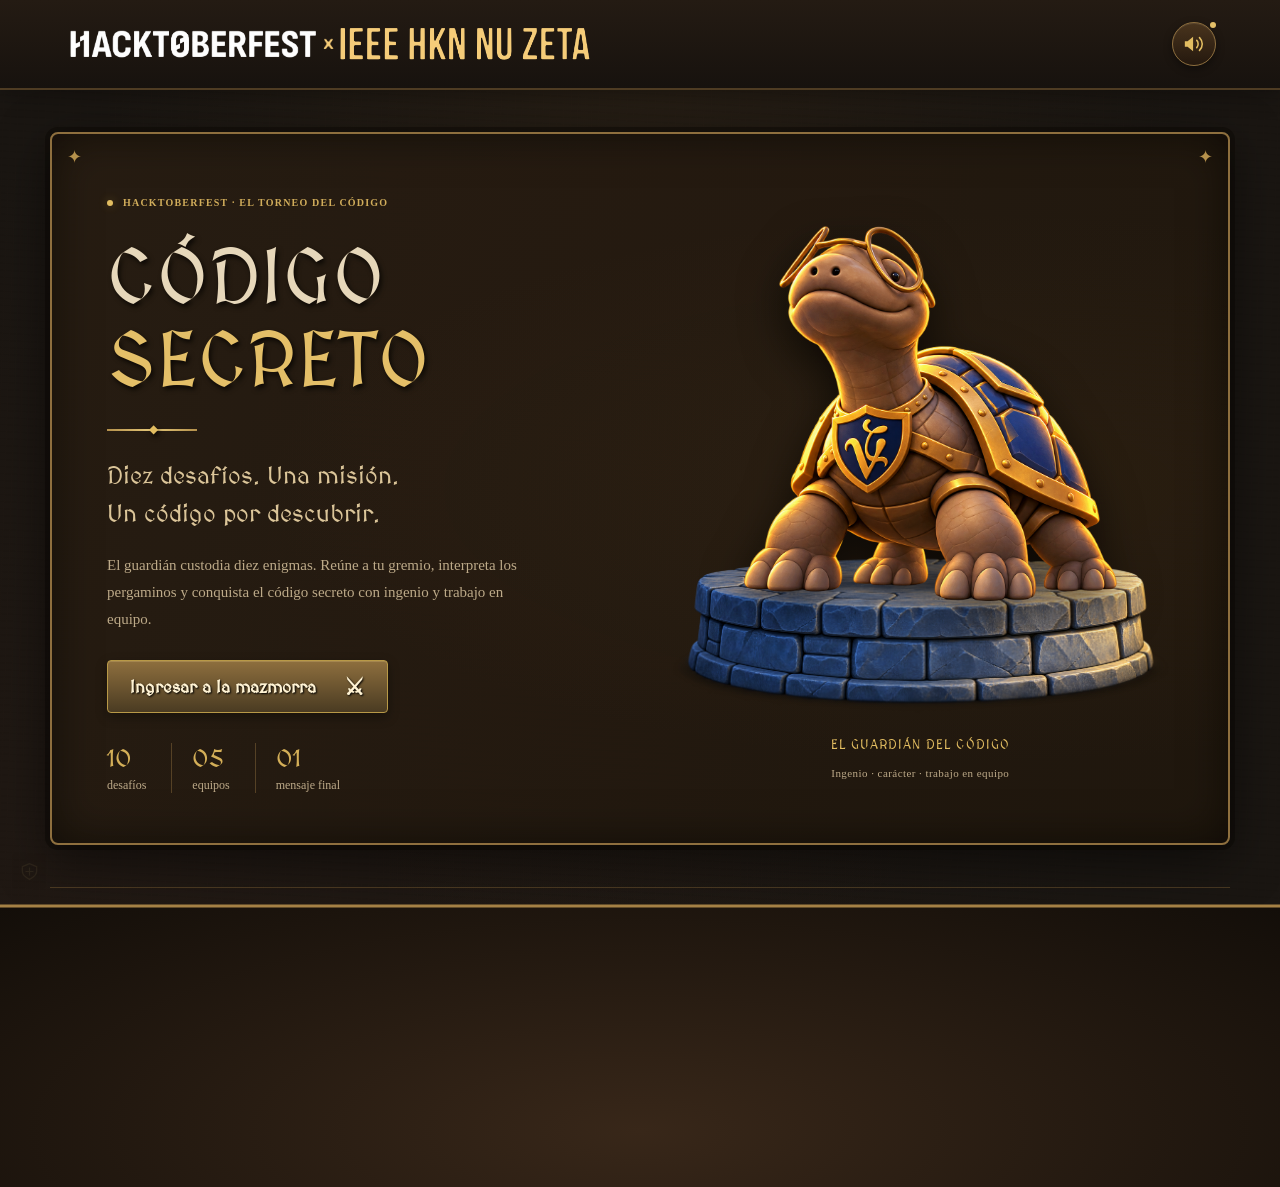
==== commit 351d299f: "Record named clubs and all answers with a private responsive comparison leaderboard" ====
--- a/templates/index.html
+++ b/templates/index.html
@@ -1,15 +1,15 @@
 <!doctype html>
 <html lang="es"><head><meta charset="utf-8"><meta name="viewport" content="width=device-width,initial-scale=1"><meta name="theme-color" content="#1a1612"><title>Código Secreto · Hacktoberfest × IEEE HKN Nu Zeta</title><link rel="stylesheet" href="/static/game.css"><link rel="stylesheet" href="/static/medieval.css"><script defer src="/static/sound.js"></script><script defer src="/static/game.js"></script></head>
 <body><div class="ambient" aria-hidden="true"></div>
-<header class="topbar"><a class="event-lockup" href="/" aria-label="Hacktoberfest por IEEE HKN Nu Zeta"><img class="combined-logo" src="/static/event/hacktoberfest-x-ieee-hkn-nu-zeta.svg" alt="Hacktoberfest × IEEE HKN Nu Zeta"></a><nav class="header-actions" aria-label="Navegación principal"><a href="/leaderboard" class="leaderboard-link" data-transition><span aria-hidden="true">♛</span><span>Leaderboard<small>El gran salón</small></span></a><details class="sound-menu" id="sound-menu"><summary aria-label="Ajustar volumen de la música" title="Volumen de la música"><svg viewBox="0 0 24 24" width="22" height="22" aria-hidden="true"><path d="M11 4 5 9H2v6h3l6 5V4Z" fill="currentColor"/><g class="speaker-waves" fill="none" stroke="currentColor" stroke-width="1.7" stroke-linecap="round"><path d="M15 8c2 2 2 6 0 8M18 5c4 4 4 10 0 14"/></g><path class="speaker-muted" d="m16 9 6 6m0-6-6 6" fill="none" stroke="currentColor" stroke-width="1.7"/></svg></summary><div class="volume-popover"><div class="volume-heading"><span>Música del torneo</span><output id="volume-value" for="volume">25%</output></div><label class="sr-only" for="volume">Volumen de música</label><input id="volume" type="range" min="0" max="1" step="0.05" value="0.25" aria-label="Volumen de música"><div class="volume-bottom"><button id="music-mute" type="button" aria-pressed="false">Silenciar</button><span id="music-status" role="status" aria-live="polite">Lista para sonar</span></div></div></details><audio id="music-audio" preload="auto" autoplay loop hidden></audio></nav></header>
+<header class="topbar"><a class="event-lockup" href="/" aria-label="Hacktoberfest por IEEE HKN Nu Zeta"><img class="combined-logo" src="/static/event/hacktoberfest-x-ieee-hkn-nu-zeta.svg" alt="Hacktoberfest × IEEE HKN Nu Zeta"></a><nav class="header-actions" aria-label="Navegación principal"><button type="button" id="back-home" class="back-home" hidden>← Volver al inicio</button><details class="sound-menu" id="sound-menu"><summary aria-label="Ajustar volumen de la música" title="Volumen de la música"><svg viewBox="0 0 24 24" width="22" height="22" aria-hidden="true"><path d="M11 4 5 9H2v6h3l6 5V4Z" fill="currentColor"/><g class="speaker-waves" fill="none" stroke="currentColor" stroke-width="1.7" stroke-linecap="round"><path d="M15 8c2 2 2 6 0 8M18 5c4 4 4 10 0 14"/></g><path class="speaker-muted" d="m16 9 6 6m0-6-6 6" fill="none" stroke="currentColor" stroke-width="1.7"/></svg></summary><div class="volume-popover"><div class="volume-heading"><span>Música del torneo</span><output id="volume-value" for="volume">25%</output></div><label class="sr-only" for="volume">Volumen de música</label><input id="volume" type="range" min="0" max="1" step="0.05" value="0.25" aria-label="Volumen de música"><div class="volume-bottom"><button id="music-mute" type="button" aria-pressed="false">Silenciar</button><span id="music-status" role="status" aria-live="polite">Lista para sonar</span></div></div></details><audio id="music-audio" preload="auto" autoplay loop hidden></audio></nav></header>
 <main id="main">
-<section id="welcome" class="view hero"><div class="hero-copy"><p class="eyebrow"><span class="status-dot"></span> HACKTOBERFEST · EL TORNEO DEL CÓDIGO</p><h1>CÓDIGO<br><em>SECRETO</em><span class="title-rule"></span></h1><p class="hero-subtitle">Diez desafíos. Una misión.<br>Un código por descubrir.</p><p class="muted intro">El guardián custodia diez enigmas. Reúne a tu gremio, interpreta los pergaminos y conquista el código secreto con ingenio y trabajo en equipo.</p><button class="primary" id="begin">Ingresar a la mazmorra <span>⚔</span></button><div class="mission-facts"><span><b>10</b> desafíos</span><span><b>05</b> equipos</span><span><b>01</b> mensaje final</span></div><a class="hero-leaderboard" href="/leaderboard" data-transition>♛ Ver leaderboard · El gran salón</a></div><div class="hero-art"><div class="orbit orbit-one"></div><div class="orbit orbit-two"></div><div class="artifact-number">ΝΖ</div><img class="turtle" src="/static/event/tortuga-restaurada.png" alt="Tortuga guardiana de IEEE HKN Nu Zeta"><img class="stone" src="/static/event/base-piedra.png" alt=""><div class="guardian-caption"><span>EL GUARDIÁN DEL CÓDIGO</span><small>Ingenio · carácter · trabajo en equipo</small></div></div><span class="vertical-note">HACKTOBERFEST / CÓDIGO SECRETO</span></section>
-<section id="identify" class="view compact" hidden><p class="eyebrow">ANTES DE CRUZAR EL UMBRAL</p><h2>Identificación<br><em>del equipo</em></h2><p class="muted">Selecciona el número de club que te asignaron los organizadores.</p><form id="team-form"><label for="team">Número de club</label><select id="team" required><option value="">Selecciona tu equipo</option><option value="1">Equipo 1</option><option value="2">Equipo 2</option><option value="3">Equipo 3</option><option value="4">Equipo 4</option><option value="5">Equipo 5</option></select><div class="notice">El cronómetro comienza al confirmar tu equipo. Las pistas físicas se entregan por separado. Las aulas provisionales requieren la intervención del monitor.</div><button class="primary" type="submit">Confirmar equipo <span>→</span></button><p id="team-error" role="alert" class="error"></p></form></section>
-<section id="challenge" class="view challenge-layout" hidden><aside class="mission-sidebar"><p class="eyebrow">GREMIO EN LA MAZMORRA</p><h2 id="team-label">Equipo</h2><div class="timer-label">TIEMPO TOTAL</div><div id="timer" class="timer" aria-label="Tiempo transcurrido">00:00</div><ol id="stage-list"></ol><img src="/static/event/nu-zeta-chapter-logo-4k.png" class="chapter-mark" alt="Nu Zeta Chapter"></aside><article class="challenge-card"><div class="challenge-meta"><span id="stage-label"></span><span id="stage-kind"></span></div><div class="progress"><div id="progress-fill"></div></div><h2 id="challenge-title"></h2><div id="resource"></div><form id="answer-form"><label for="answer" id="question"></label><input id="answer" type="text" autocomplete="off" required maxlength="300"><p class="input-hint" id="input-hint">Revisa tu respuesta con el equipo antes de confirmarla.</p><button class="primary" type="submit" id="answer-submit">Confirmar respuesta <span>→</span></button></form><button id="monitor" class="secondary" hidden>Habilitar etapa provisional · organizador</button><p id="feedback" role="status" aria-live="polite"></p></article></section>
-<section id="finish" class="view finish" hidden><img src="/static/event/tortuga-restaurada.png" alt="Insignia del guardián"><p class="eyebrow">EL PERGAMINO HA SIDO SELLADO</p><h2>Misión <em>cumplida.</em></h2><p class="finish-message">LA INGENIERÍA ES EQUIPO</p><p class="muted">Tu secuencia y tu tiempo quedaron registrados.<br>El podio se decide por aciertos y, en empate, por menor tiempo.</p><p class="notice" id="finish-note"></p><a href="/leaderboard" class="primary" data-transition>Ver leaderboard · El gran salón <span>↗</span></a></section>
-<section class="event-allies" aria-label="Comunidad y aliados del evento"><p class="eyebrow">UN TORNEO DE NUESTRA COMUNIDAD</p><div class="sponsor-logos"><img src="/static/sponsors/LOGO_HKN_SIMPLE_cropped.png" alt="IEEE Eta Kappa Nu"><img src="/static/event/nu-zeta-chapter-logo-4k.png" alt="Nu Zeta Chapter"><img src="/static/event/mlh-logo-4k.png" alt="Major League Hacking"><img src="/static/sponsors/GOOGLE_FOR_DEVELOPERS_cropped.png" alt="Google for Developers"></div><details class="event-banner"><summary>Hacktoberfest · Clubs Royale</summary><img src="/static/sponsors/BANNER_HACKTOBERFEST.png" alt="Hacktoberfest × IEEE HKN Nu Zeta · Clubs Royale"></details></section></main><footer><span>IEEE ETA KAPPA NU · NU ZETA CHAPTER</span><span>Un club. Un equipo. Un gran reto.</span></footer>
+<section id="welcome" class="view hero"><div class="hero-copy"><p class="eyebrow"><span class="status-dot"></span> HACKTOBERFEST · EL TORNEO DEL CÓDIGO</p><h1>CÓDIGO<br><em>SECRETO</em><span class="title-rule"></span></h1><p class="hero-subtitle">Diez desafíos. Una misión.<br>Un código por descubrir.</p><p class="muted intro">El guardián custodia diez enigmas. Reúne a tu gremio, interpreta los pergaminos y conquista el código secreto con ingenio y trabajo en equipo.</p><button class="primary" id="begin">Ingresar a la mazmorra <span>⚔</span></button><div class="mission-facts"><span><b>10</b> desafíos</span><span><b>05</b> equipos</span><span><b>01</b> mensaje final</span></div><button class="primary resume-button" id="resume" hidden>Continuar misión <span>→</span></button><p id="resume-note" class="input-hint" hidden></p></div><div class="hero-art"><div class="orbit orbit-one"></div><div class="orbit orbit-two"></div><div class="artifact-number">ΝΖ</div><div class="guardian-figure"><img class="turtle" src="/static/event/tortuga-restaurada.png" alt="Tortuga guardiana de IEEE HKN Nu Zeta"><img class="stone" src="/static/event/base-piedra.png" alt=""></div><div class="guardian-caption"><span>EL GUARDIÁN DEL CÓDIGO</span><small>Ingenio · carácter · trabajo en equipo</small></div></div><span class="vertical-note">HACKTOBERFEST / CÓDIGO SECRETO</span></section>
+<section id="identify" class="view compact" hidden><p class="eyebrow">ANTES DE CRUZAR EL UMBRAL</p><h2>Identificación<br><em>del equipo</em></h2><p class="muted">Selecciona el número de club que te asignaron los organizadores.</p><form id="team-form"><label for="club-name">Nombre del club o gremio</label><input id="club-name" name="club_name" type="text" minlength="2" maxlength="60" placeholder="Ej. Los Caballeros de FIEC" required autocomplete="organization"><label for="team">Número de club</label><select id="team" required><option value="">Selecciona tu equipo</option><option value="1">Equipo 1</option><option value="2">Equipo 2</option><option value="3">Equipo 3</option><option value="4">Equipo 4</option><option value="5">Equipo 5</option></select><div class="notice">El cronómetro comienza al confirmar. Debes responder cada reto; se guardará tu respuesta aunque sea incorrecta. El puntaje se calcula al terminar.</div><button class="primary" type="submit">Confirmar equipo <span>→</span></button><p id="team-error" role="alert" class="error"></p></form></section>
+<section id="challenge" class="view challenge-layout" hidden><aside class="mission-sidebar"><p class="eyebrow">GREMIO EN LA MAZMORRA</p><h2 id="team-label">Equipo</h2><p id="assigned-team" class="input-hint"></p><div class="timer-label">TIEMPO TOTAL</div><div id="timer" class="timer" aria-label="Tiempo transcurrido">00:00</div><ol id="stage-list"></ol><img src="/static/event/nu-zeta-chapter-logo-4k.png" class="chapter-mark" alt="Nu Zeta Chapter"></aside><article class="challenge-card"><div class="challenge-meta"><span id="stage-label"></span><span id="stage-kind"></span></div><div class="progress"><div id="progress-fill"></div></div><h2 id="challenge-title"></h2><div id="resource"></div><form id="answer-form"><label for="answer" id="question"></label><input id="answer" type="text" autocomplete="off" required maxlength="300"><p class="input-hint" id="input-hint">Toda respuesta se guarda al confirmar. Puedes continuar aunque esté equivocada.</p><button class="primary" type="submit" id="answer-submit">Guardar y continuar <span>→</span></button></form><button id="monitor" class="secondary" hidden>Habilitar etapa provisional · organizador</button><p id="feedback" role="status" aria-live="polite"></p></article></section>
+<section id="finish" class="view finish" hidden><img src="/static/event/tortuga-restaurada.png" alt="Insignia del guardián"><p class="eyebrow">EL PERGAMINO HA SIDO SELLADO</p><h2>Misión <em>finalizada.</em></h2><p class="finish-message">Tu pergamino quedó registrado.</p><p class="muted">Tu secuencia y tu tiempo quedaron registrados.<br>El personal revisará los aciertos y el tiempo en una sola clasificación.</p><p class="notice" id="finish-note"></p><button type="button" class="primary" id="finish-home">Volver al inicio <span>↩</span></button></section>
+<section class="event-allies" aria-label="Comunidad y aliados del evento"><p class="eyebrow">UN TORNEO DE NUESTRA COMUNIDAD</p><div class="sponsor-logos"><img src="/static/event/nu-zeta-chapter-logo-4k.png" alt="Nu Zeta Chapter"><img src="/static/event/mlh-logo-4k.png" alt="Major League Hacking"><img class="google-developers-logo" src="/static/sponsors/google-for-developers-transparent.png" alt="Google for Developers"></div><details class="event-banner"><summary>Hacktoberfest · Clubs Royale</summary><img src="/static/sponsors/BANNER_HACKTOBERFEST.png" alt="Hacktoberfest × IEEE HKN Nu Zeta · Clubs Royale"></details></section></main><footer><span>IEEE HKN · NU ZETA CHAPTER</span><span>Un club. Un equipo. Un gran reto.</span></footer>
 
 <div id="transition" aria-hidden="true"><div class="shutter upper"></div><div class="shutter lower"></div><div class="transition-badge"><img src="/static/event/tortuga-restaurada.png" alt=""><p>EL GUARDIÁN ABRE EL SIGUIENTE PORTAL</p><div class="loading-line"></div></div></div>
-<dialog id="confirm-dialog"><form method="dialog"><p class="eyebrow">CONFIRMACIÓN DE RESPUESTA</p><h3>¿Confirmas tu respuesta?</h3><p id="confirm-text"></p><div class="dialog-actions"><button value="cancel" class="secondary">Revisar</button><button value="confirm" class="primary">Sí, confirmar →</button></div></form></dialog>
+<dialog id="confirm-dialog"><form method="dialog"><p class="eyebrow">CONFIRMACIÓN DE RESPUESTA</p><h3>¿Confirmas tu respuesta?</h3><p id="confirm-text"></p><p>Se guardará esta respuesta y pasarás al siguiente reto, sea correcta o incorrecta.</p><div class="dialog-actions"><button value="cancel" class="secondary">Revisar</button><button value="confirm" class="primary">Sí, confirmar →</button></div></form></dialog>
 <dialog id="password-dialog"><form id="monitor-form"><h3>Habilitación del monitor</h3><p>La foto definitiva está pendiente. Esta etapa se registrará sin acierto.</p><label for="monitor-password">Contraseña de organización</label><input id="monitor-password" type="password" required autocomplete="off"><p id="monitor-error" class="error" role="alert"></p><div class="dialog-actions"><button type="button" class="secondary" id="monitor-cancel">Cancelar</button><button type="submit" class="primary">Habilitar</button></div></form></dialog>
-</body></html>+<a href="/leaderboard" class="secret-admin-link" aria-label="Portal de organización" title="Organización"><svg viewBox="0 0 24 24" width="19" height="19" aria-hidden="true"><path d="M12 2 3 6v6c0 5 9 10 9 10s9-5 9-10V6L12 2Z" fill="none" stroke="currentColor" stroke-width="1.6"/><path d="M12 7v10M7 12h10" stroke="currentColor" stroke-width="1.4"/></svg></a></body></html>
--- a/static/medieval.css
+++ b/static/medieval.css
@@ -4,3 +4,11 @@
 @media(max-width:1000px){.hero{padding:35px 38px;gap:20px;min-height:540px}.hero-art{min-height:410px}.hero h1{font-size:68px}.hero-subtitle{font-size:22px}.leaderboard-link{font-size:15px;padding:9px 12px}.header-actions{gap:15px}.sponsor-logos{gap:20px}.sponsor-logos img{max-width:180px}.hero-leaderboard{font-size:15px}.intro{font-size:14px}}@media(max-width:640px){.topbar{padding:17px 18px;gap:12px;flex-wrap:wrap}.event-lockup{width:100%;max-width:420px;margin:0 auto}.header-actions{width:100%;justify-content:space-between;gap:15px}.leaderboard-link{padding:7px 13px;flex-direction:row;font-size:16px}.leaderboard-link small{display:inline;margin-left:8px;font-size:10px;letter-spacing:.04em}.leaderboard-link>span:first-child{font-size:24px}.sound-menu summary{width:40px;height:40px}.hero{width:calc(100% - 30px);margin:25px auto;padding:30px 24px 25px;display:flex;flex-direction:column;gap:10px;min-height:0}.hero-copy{width:100%}.hero h1{font-size:63px;letter-spacing:0;line-height:1.03}.hero .eyebrow{font-size:9px}.hero-subtitle{font-size:22px}.intro{font-size:15px}.hero-art{min-height:370px;max-width:350px;margin:10px auto 0}.turtle{max-height:330px;width:auto}.stone{bottom:35px}.mission-facts{gap:18px;margin-top:28px}.mission-facts span{font-size:11px;padding-right:15px}.hero-leaderboard{font-size:16px}.hero .primary{font-size:16px}.event-allies{width:calc(100% - 30px);padding:15px 10px;margin:20px auto 30px}.sponsor-logos{gap:22px}.sponsor-logos img{max-width:145px;max-height:40px}.sponsor-logos img:first-child,.sponsor-logos img:last-child{max-width:160px;max-height:45px}.sponsor-logos img:nth-child(2){max-width:150px}.sponsor-logos img:nth-child(3){max-height:42px}.compact{padding:26px 24px;margin:30px auto 50px}.compact h2{font-size:36px}.challenge-layout{padding:25px 15px;display:block}.challenge-card{padding:27px 21px}.challenge-card h2{font-size:31px}.mission-sidebar h2{font-size:22px}.timer{font-size:27px}.resource-copy{font-size:15px}.challenge-meta{font-size:9px}.word-bank div{font-size:11px}.finish{width:calc(100% - 30px)}.finish h2{font-size:40px}.finish-message{font-size:21px}.finish .primary{font-size:15px}.admin-heading h1{font-size:29px;line-height:1.3}.reference-control{gap:10px}.reference-control label{width:100%}.reference-control select{max-width:100%;width:100%}.admin-tools button{font-size:13px}.admin-wrap>.compact{width:100%}.volume-popover{width:255px}.table-wrap{padding:8px}.dialog-actions .primary{font-size:15px}.dialog-actions .secondary{font-size:14px}.primary{font-size:16px}.notice{font-size:12px}}@media(prefers-reduced-motion:reduce){#transition.active{background:#1a120b}}
 
 .topbar{position:sticky;top:0;z-index:50;background:linear-gradient(#241b13,#17120e)}
+
+/* Navigation, fixed guardian assembly, and one responsive leaderboard. */
+.back-home{font-family:MedievalSharp,Georgia,serif;font-size:15px;color:#d8bd80;background:transparent;border:1px solid #8e6f3e;padding:10px 14px;border-radius:4px;min-height:44px;cursor:pointer}.header-actions{justify-content:flex-end;gap:15px}.secret-admin-link{position:fixed;left:12px;bottom:12px;z-index:45;display:flex;align-items:center;justify-content:center;width:34px;height:34px;color:#e3c47c;opacity:.07;border-radius:4px;background:#20160e}.secret-admin-link:hover,.secret-admin-link:focus-visible{opacity:.9}.secret-admin-link:focus-visible{outline:2px solid #d4af37}.hero-art{display:flex;flex-direction:column;justify-content:center;align-items:center;min-height:0;gap:14px}.guardian-figure{position:relative;width:100%;max-width:510px;aspect-ratio:1/1.04;flex:0 0 auto}.hero-art .turtle{position:absolute;left:4%;top:0;width:92%;max-width:none;max-height:none;height:auto;z-index:2;animation:none;transform:none}.hero-art .stone{position:absolute;left:0;top:64%;bottom:auto;width:100%;max-width:none;height:auto;z-index:1;opacity:1}.hero-art .guardian-caption{position:static;width:100%;bottom:auto;left:auto;right:auto;margin:0;line-height:1.5}.hero-art:before{display:none}.resume-button{margin-top:20px}.hero-copy #begin[hidden]+.mission-facts{margin-top:18px}.sponsor-logos img:first-child,.sponsor-logos img:last-child,.sponsor-logos img.google-developers-logo{background:transparent;border:0;padding:0;border-radius:0;max-height:50px}.sponsor-logos img.google-developers-logo{max-width:235px;width:235px;height:auto;max-height:50px}.sponsor-logos img:nth-child(2){max-width:125px;max-height:50px}.sponsor-logos img:first-child{max-width:205px}.leaderboard-help{font-size:14px;color:#beaa83;line-height:1.7;margin:0 0 24px}.admin-heading{align-items:flex-start}.admin-tools{justify-content:flex-end;max-width:450px}.table-wrap{overflow:auto}.table-wrap table{min-width:0;table-layout:fixed;width:100%}.table-wrap th:nth-child(1){width:7%}.table-wrap th:nth-child(2){width:17%}.table-wrap th:nth-child(3){width:43%}.table-wrap th:nth-child(4){width:9%}.table-wrap th:nth-child(5){width:14%}.table-wrap th:nth-child(6){width:10%}.result-row td{vertical-align:top;padding:17px 10px}.club-cell strong{display:block;overflow-wrap:anywhere;font-family:MedievalSharp,Georgia,serif;font-size:19px;color:#e9d9b6}.club-team{display:block;color:#b7a383;font-size:11px;line-height:1.6;margin-top:8px}.score-cell{font-size:21px;color:#e8c55f;font-variant-numeric:tabular-nums}.time-cell{font-size:14px;font-variant-numeric:tabular-nums;white-space:nowrap}.answer-badges{display:grid;grid-template-columns:repeat(10,minmax(0,1fr));gap:4px}.answer-badge{display:flex;align-items:center;justify-content:center;min-height:30px;font:11px Georgia,serif;border:1px solid #ffffff15;border-radius:3px;white-space:nowrap;color:white}.answer-badge.correct{background:#246a42}.answer-badge.incorrect{background:#9d3543}.answer-badge.pending{background:#73613e}.comparison-details{margin-top:14px}.comparison-details>summary{font-size:12px;color:#e0c080;line-height:1.6;cursor:pointer;min-height:32px;padding:5px 0}.comparison-list{display:grid;gap:12px;margin-top:15px}.comparison-item{padding:14px;background:#15110c;border:1px solid #8e6f3e66;border-left:3px solid #8e6f3e;border-radius:4px}.comparison-item[data-status=correct]{border-left-color:#64a373}.comparison-item[data-status=incorrect]{border-left-color:#ce6575}.comparison-item h4{display:flex;justify-content:space-between;align-items:center;gap:10px;font-family:MedievalSharp,Georgia,serif;font-size:15px;line-height:1.5;font-weight:400;margin:0 0 13px;color:#e3ca91}.comparison-status{font:10px Georgia,serif;color:#c9b58b;white-space:nowrap}.comparison-item dl{margin:0;display:grid;grid-template-columns:1fr 1fr;gap:14px}.comparison-item dt{font-size:10px;color:#9e8b69;text-transform:uppercase;letter-spacing:.06em;margin-bottom:7px}.comparison-item dd{margin:0;font-size:13px;line-height:1.7;overflow-wrap:anywhere;color:#ebd9b8}.actions-cell button{font-size:12px;padding:9px 10px;min-height:40px}.rank-cell{font-size:20px}.assigned-team{overflow-wrap:anywhere}.mission-sidebar h2{overflow-wrap:anywhere}.hero-copy .input-hint{font-size:12px;line-height:1.7}.finish-message{font-size:22px}.admin-heading h1{font-size:32px}.event-lockup{min-width:0}
+@media(max-width:1050px){.admin-heading{display:block}.admin-tools{margin-top:20px;justify-content:flex-start;max-width:none}.table-wrap th:nth-child(3){width:37%}.table-wrap th:nth-child(2){width:20%}.answer-badges{grid-template-columns:repeat(5,minmax(0,1fr))}.comparison-item dl{grid-template-columns:1fr}.time-cell{font-size:12px}.rank-cell{font-size:17px}.hero-art{min-height:0}.hero-art .guardian-caption{font-size:12px}.hero-art .guardian-caption small{font-size:10px}}
+@media(max-width:720px){.admin-wrap{padding:0 15px;margin:28px auto}.admin-heading h1{font-size:28px;line-height:1.4}.admin-heading .muted{font-size:13px}.admin-tools{gap:8px;display:grid;grid-template-columns:1fr 1fr}.admin-tools .secondary{padding:11px;font-size:12px;min-height:44px}.admin-tools #logout{grid-column:1/-1}.table-wrap{padding:0;border:0;background:transparent;box-shadow:none;overflow:visible}.table-wrap table{display:block;min-width:0;background:transparent}.table-wrap thead{position:absolute;width:1px;height:1px;overflow:hidden;clip:rect(0,0,0,0)}.table-wrap tbody{display:grid;gap:20px}.table-wrap .result-row{display:grid;grid-template-columns:46px 1fr auto;grid-template-areas:'rank club actions' 'score score time' 'answers answers answers';gap:0 8px;background:linear-gradient(#2c2014,#1d150d);border:1px solid #8e6f3e;border-radius:6px;box-shadow:inset 0 0 16px #0004;padding:14px 15px}.result-row td{display:block;width:auto;border:0;padding:8px 0}.rank-cell{grid-area:rank;font-size:19px!important;padding-top:8px!important}.club-cell{grid-area:club}.club-cell strong{font-size:21px}.club-team{font-size:11px;margin-top:5px}.actions-cell{grid-area:actions;text-align:right}.actions-cell button{font-size:11px;min-height:40px;padding:8px}.score-cell{grid-area:score;font-size:23px;align-self:center}.time-cell{grid-area:time;align-self:center;text-align:right;font-size:14px}.score-cell:before,.time-cell:before{content:attr(data-label);display:block;font:10px Georgia,serif;color:#aa9673;margin-bottom:6px}.answers-cell{grid-area:answers;border-top:1px solid #8e6f3e55!important;margin-top:9px;padding-top:17px!important}.answer-badges{grid-template-columns:repeat(5,minmax(0,1fr));gap:6px}.answer-badge{min-height:35px;font-size:12px}.comparison-details>summary{font-size:14px;min-height:44px;display:list-item;padding:12px 0}.comparison-item{padding:13px}.comparison-item h4{font-size:16px;align-items:flex-start}.comparison-status{font-size:10px}.comparison-item dl{grid-template-columns:1fr;gap:13px}.comparison-item dd{font-size:15px}.comparison-item dt{font-size:10px}.leaderboard-help{font-size:13px}.readiness{gap:7px}.readiness span{font-size:10px;padding:8px}.admin-wrap .muted{font-size:13px}.header-actions{width:auto;margin-left:auto;flex:1;justify-content:flex-end}.topbar{padding:15px 18px;flex-wrap:wrap;gap:14px}.event-lockup{width:100%;max-width:420px;flex-basis:100%;margin:auto}.back-home{font-size:14px;padding:8px 12px;min-height:42px}.sound-menu summary{width:42px;height:42px}.volume-popover{width:min(265px,calc(100vw - 36px))}.guardian-figure{max-width:340px}.hero-art{width:100%;max-width:350px;min-height:0;margin-top:12px;gap:10px}.hero-art .turtle{max-height:none;max-width:none;width:92%;height:auto}.hero-art .stone{width:100%;top:64%;bottom:auto}.hero-art .guardian-caption{position:static;margin:0;font-size:12px}.hero h1{font-size:clamp(48px,13vw,63px)}.hero{width:calc(100% - 30px);padding:30px 22px 23px;gap:12px}.hero-copy .primary{max-width:100%;font-size:16px;gap:15px}.mission-facts{justify-content:space-between;gap:10px}.mission-facts span{padding-right:12px}.hero-subtitle{font-size:21px}.compact{padding:25px 22px}.compact h2{font-size:32px}.primary{min-height:46px}.sponsor-logos{gap:24px}.sponsor-logos img:first-child{max-width:180px;max-height:38px}.sponsor-logos img:nth-child(2){max-width:100px;max-height:42px}.sponsor-logos img.google-developers-logo{width:min(260px,80%);max-width:260px;height:auto;max-height:48px}.challenge-layout{padding:22px 15px}.mission-sidebar{align-items:center}.mission-sidebar h2{font-size:21px;max-width:65%;margin:0}.mission-sidebar #assigned-team{width:100%;order:3;margin:2px 0 0}.timer{font-size:25px}.challenge-card h2{font-size:29px}.challenge-meta{gap:15px;line-height:1.6}.challenge-meta span:last-child{text-align:right}.challenge-card label{font-size:16px}.challenge-card #answer{font-size:18px;min-height:49px}.challenge-card pre{font-size:12px;overflow-wrap:anywhere}.dialog-actions{flex-wrap:wrap}.dialog-actions button{min-height:44px}.finish{padding:24px 18px}.finish h2{font-size:35px}.finish-message{font-size:21px}.empty-state{display:block;padding:35px 20px}.word-bank{gap:6px}.word-bank div{overflow-wrap:anywhere;font-size:11px}.table-wrap .empty-state{border:1px solid #8e6f3e}}
+@media(max-width:370px){.hero{padding:28px 18px 22px}.hero h1{font-size:49px}.hero-subtitle{font-size:19px}.mission-facts span{font-size:10px;padding-right:8px}.hero .eyebrow{font-size:8px}.back-home{font-size:13px}.club-cell strong{font-size:18px}.result-row{padding:12px!important}.rank-cell{font-size:16px!important}.comparison-item h4{display:block}.comparison-status{display:block;margin-top:7px}}
+
+.header-actions .quiet-link{max-width:none;white-space:nowrap;font-size:13px}.secret-admin-link svg{flex-shrink:0}
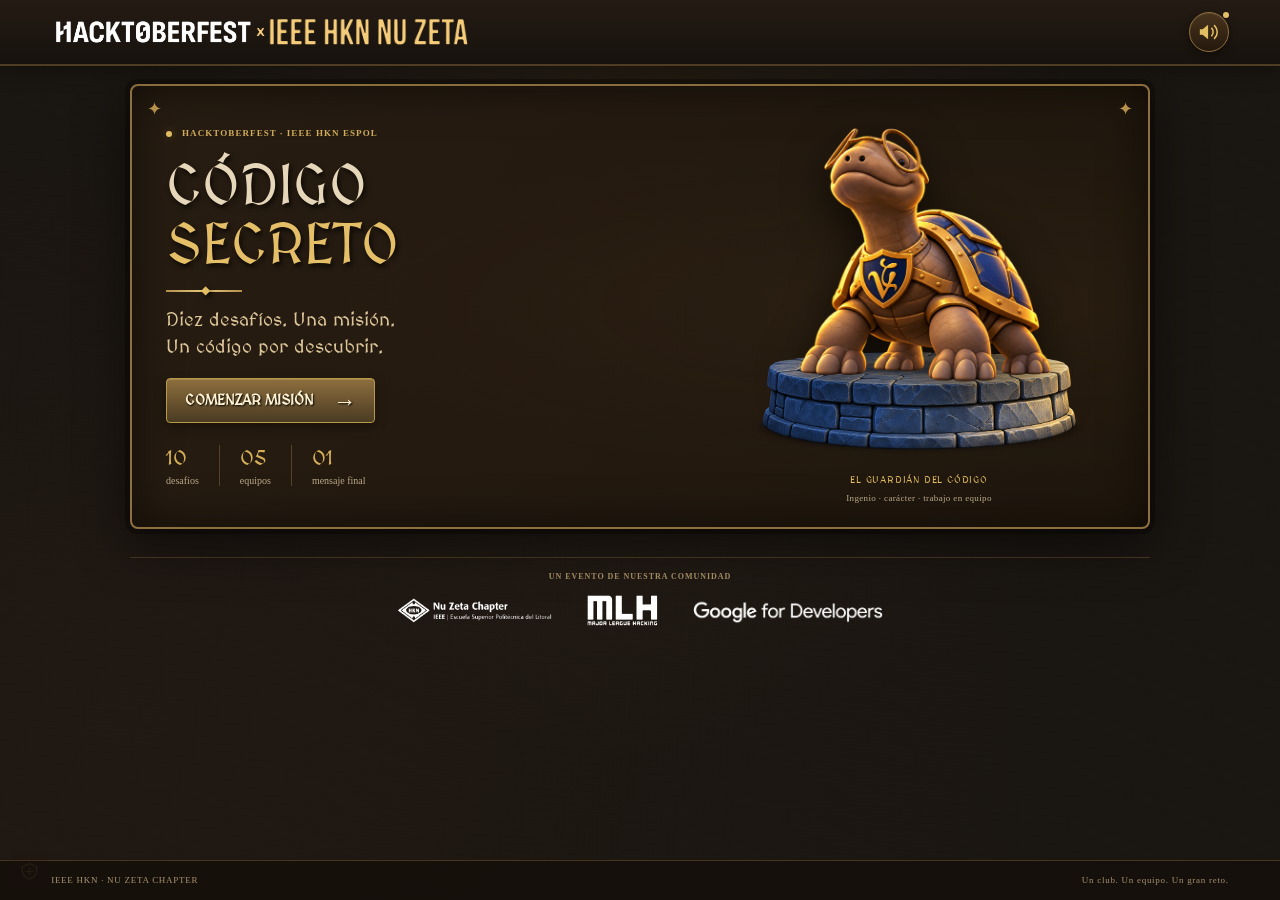
==== commit 2385daa5: "Match programmer guide prompts and gates with compact centered challenge screens" ====
--- a/templates/index.html
+++ b/templates/index.html
@@ -1,15 +1,15 @@
 <!doctype html>
 <html lang="es"><head><meta charset="utf-8"><meta name="viewport" content="width=device-width,initial-scale=1"><meta name="theme-color" content="#1a1612"><title>Código Secreto · Hacktoberfest × IEEE HKN Nu Zeta</title><link rel="stylesheet" href="/static/game.css"><link rel="stylesheet" href="/static/medieval.css"><script defer src="/static/sound.js"></script><script defer src="/static/game.js"></script></head>
 <body><div class="ambient" aria-hidden="true"></div>
-<header class="topbar"><a class="event-lockup" href="/" aria-label="Hacktoberfest por IEEE HKN Nu Zeta"><img class="combined-logo" src="/static/event/hacktoberfest-x-ieee-hkn-nu-zeta.svg" alt="Hacktoberfest × IEEE HKN Nu Zeta"></a><nav class="header-actions" aria-label="Navegación principal"><button type="button" id="back-home" class="back-home" hidden>← Volver al inicio</button><details class="sound-menu" id="sound-menu"><summary aria-label="Ajustar volumen de la música" title="Volumen de la música"><svg viewBox="0 0 24 24" width="22" height="22" aria-hidden="true"><path d="M11 4 5 9H2v6h3l6 5V4Z" fill="currentColor"/><g class="speaker-waves" fill="none" stroke="currentColor" stroke-width="1.7" stroke-linecap="round"><path d="M15 8c2 2 2 6 0 8M18 5c4 4 4 10 0 14"/></g><path class="speaker-muted" d="m16 9 6 6m0-6-6 6" fill="none" stroke="currentColor" stroke-width="1.7"/></svg></summary><div class="volume-popover"><div class="volume-heading"><span>Música del torneo</span><output id="volume-value" for="volume">25%</output></div><label class="sr-only" for="volume">Volumen de música</label><input id="volume" type="range" min="0" max="1" step="0.05" value="0.25" aria-label="Volumen de música"><div class="volume-bottom"><button id="music-mute" type="button" aria-pressed="false">Silenciar</button><span id="music-status" role="status" aria-live="polite">Lista para sonar</span></div></div></details><audio id="music-audio" preload="auto" autoplay loop hidden></audio></nav></header>
+<header class="topbar"><a class="event-lockup" href="/" aria-label="Hacktoberfest por IEEE HKN Nu Zeta"><img class="combined-logo" src="/static/event/hacktoberfest-x-ieee-hkn-nu-zeta.svg" alt="Hacktoberfest × IEEE HKN Nu Zeta"></a><nav class="header-actions" aria-label="Navegación principal"><button type="button" id="back-home" class="back-home" hidden>← Volver al inicio</button><details class="sound-menu" id="sound-menu"><summary aria-label="Ajustar volumen de la música" title="Volumen de la música"><svg viewBox="0 0 24 24" width="22" height="22" aria-hidden="true"><path d="M11 4 5 9H2v6h3l6 5V4Z" fill="currentColor"/><g class="speaker-waves" fill="none" stroke="currentColor" stroke-width="1.7" stroke-linecap="round"><path d="M15 8c2 2 2 6 0 8M18 5c4 4 4 10 0 14"/></g><path class="speaker-muted" d="m16 9 6 6m0-6-6 6" fill="none" stroke="currentColor" stroke-width="1.7"/></svg></summary><div class="volume-popover"><div class="volume-heading"><span>Música del torneo</span><output id="volume-value" for="volume">25%</output></div><label class="sr-only" for="volume">Volumen de música</label><input id="volume" type="range" min="0" max="1" step="0.05" value="0.25" aria-label="Volumen de música"><div class="volume-bottom"><button id="music-mute" type="button" aria-pressed="false">Silenciar</button><span id="music-status" role="status" aria-live="polite">Lista para sonar</span></div></div></details><audio id="music-audio" preload="auto" autoplay hidden></audio></nav></header>
 <main id="main">
-<section id="welcome" class="view hero"><div class="hero-copy"><p class="eyebrow"><span class="status-dot"></span> HACKTOBERFEST · EL TORNEO DEL CÓDIGO</p><h1>CÓDIGO<br><em>SECRETO</em><span class="title-rule"></span></h1><p class="hero-subtitle">Diez desafíos. Una misión.<br>Un código por descubrir.</p><p class="muted intro">El guardián custodia diez enigmas. Reúne a tu gremio, interpreta los pergaminos y conquista el código secreto con ingenio y trabajo en equipo.</p><button class="primary" id="begin">Ingresar a la mazmorra <span>⚔</span></button><div class="mission-facts"><span><b>10</b> desafíos</span><span><b>05</b> equipos</span><span><b>01</b> mensaje final</span></div><button class="primary resume-button" id="resume" hidden>Continuar misión <span>→</span></button><p id="resume-note" class="input-hint" hidden></p></div><div class="hero-art"><div class="orbit orbit-one"></div><div class="orbit orbit-two"></div><div class="artifact-number">ΝΖ</div><div class="guardian-figure"><img class="turtle" src="/static/event/tortuga-restaurada.png" alt="Tortuga guardiana de IEEE HKN Nu Zeta"><img class="stone" src="/static/event/base-piedra.png" alt=""></div><div class="guardian-caption"><span>EL GUARDIÁN DEL CÓDIGO</span><small>Ingenio · carácter · trabajo en equipo</small></div></div><span class="vertical-note">HACKTOBERFEST / CÓDIGO SECRETO</span></section>
-<section id="identify" class="view compact" hidden><p class="eyebrow">ANTES DE CRUZAR EL UMBRAL</p><h2>Identificación<br><em>del equipo</em></h2><p class="muted">Selecciona el número de club que te asignaron los organizadores.</p><form id="team-form"><label for="club-name">Nombre del club o gremio</label><input id="club-name" name="club_name" type="text" minlength="2" maxlength="60" placeholder="Ej. Los Caballeros de FIEC" required autocomplete="organization"><label for="team">Número de club</label><select id="team" required><option value="">Selecciona tu equipo</option><option value="1">Equipo 1</option><option value="2">Equipo 2</option><option value="3">Equipo 3</option><option value="4">Equipo 4</option><option value="5">Equipo 5</option></select><div class="notice">El cronómetro comienza al confirmar. Debes responder cada reto; se guardará tu respuesta aunque sea incorrecta. El puntaje se calcula al terminar.</div><button class="primary" type="submit">Confirmar equipo <span>→</span></button><p id="team-error" role="alert" class="error"></p></form></section>
-<section id="challenge" class="view challenge-layout" hidden><aside class="mission-sidebar"><p class="eyebrow">GREMIO EN LA MAZMORRA</p><h2 id="team-label">Equipo</h2><p id="assigned-team" class="input-hint"></p><div class="timer-label">TIEMPO TOTAL</div><div id="timer" class="timer" aria-label="Tiempo transcurrido">00:00</div><ol id="stage-list"></ol><img src="/static/event/nu-zeta-chapter-logo-4k.png" class="chapter-mark" alt="Nu Zeta Chapter"></aside><article class="challenge-card"><div class="challenge-meta"><span id="stage-label"></span><span id="stage-kind"></span></div><div class="progress"><div id="progress-fill"></div></div><h2 id="challenge-title"></h2><div id="resource"></div><form id="answer-form"><label for="answer" id="question"></label><input id="answer" type="text" autocomplete="off" required maxlength="300"><p class="input-hint" id="input-hint">Toda respuesta se guarda al confirmar. Puedes continuar aunque esté equivocada.</p><button class="primary" type="submit" id="answer-submit">Guardar y continuar <span>→</span></button></form><button id="monitor" class="secondary" hidden>Habilitar etapa provisional · organizador</button><p id="feedback" role="status" aria-live="polite"></p></article></section>
-<section id="finish" class="view finish" hidden><img src="/static/event/tortuga-restaurada.png" alt="Insignia del guardián"><p class="eyebrow">EL PERGAMINO HA SIDO SELLADO</p><h2>Misión <em>finalizada.</em></h2><p class="finish-message">Tu pergamino quedó registrado.</p><p class="muted">Tu secuencia y tu tiempo quedaron registrados.<br>El personal revisará los aciertos y el tiempo en una sola clasificación.</p><p class="notice" id="finish-note"></p><button type="button" class="primary" id="finish-home">Volver al inicio <span>↩</span></button></section>
-<section class="event-allies" aria-label="Comunidad y aliados del evento"><p class="eyebrow">UN TORNEO DE NUESTRA COMUNIDAD</p><div class="sponsor-logos"><img src="/static/event/nu-zeta-chapter-logo-4k.png" alt="Nu Zeta Chapter"><img src="/static/event/mlh-logo-4k.png" alt="Major League Hacking"><img class="google-developers-logo" src="/static/sponsors/google-for-developers-transparent.png" alt="Google for Developers"></div><details class="event-banner"><summary>Hacktoberfest · Clubs Royale</summary><img src="/static/sponsors/BANNER_HACKTOBERFEST.png" alt="Hacktoberfest × IEEE HKN Nu Zeta · Clubs Royale"></details></section></main><footer><span>IEEE HKN · NU ZETA CHAPTER</span><span>Un club. Un equipo. Un gran reto.</span></footer>
+<section id="welcome" class="view hero"><div class="hero-copy"><p class="eyebrow"><span class="status-dot"></span> HACKTOBERFEST · IEEE HKN ESPOL</p><h1>CÓDIGO<br><em>SECRETO</em><span class="title-rule"></span></h1><p class="hero-subtitle">Diez desafíos. Una misión.<br>Un código por descubrir.</p><button class="primary" id="begin">COMENZAR MISIÓN <span>→</span></button><div class="mission-facts"><span><b>10</b> desafíos</span><span><b>05</b> equipos</span><span><b>01</b> mensaje final</span></div><button class="primary resume-button" id="resume" hidden>Continuar misión <span>→</span></button><p id="resume-note" class="input-hint" hidden></p><button class="secondary" id="edit-club-name" type="button" hidden>Editar nombre del gremio</button></div><div class="hero-art"><div class="orbit orbit-one"></div><div class="orbit orbit-two"></div><div class="artifact-number">ΝΖ</div><div class="guardian-figure"><img class="turtle" src="/static/event/tortuga-restaurada.png" alt="Tortuga guardiana de IEEE HKN Nu Zeta"><img class="stone" src="/static/event/base-piedra.png" alt=""></div><div class="guardian-caption"><span>EL GUARDIÁN DEL CÓDIGO</span><small>Ingenio · carácter · trabajo en equipo</small></div></div><span class="vertical-note">HACKTOBERFEST / CÓDIGO SECRETO</span></section>
+<section id="identify" class="view compact" hidden><h2>Identificación<br><em>del equipo</em></h2><p class="muted">Antes de iniciar la misión, necesitamos identificar a tu equipo. Selecciona el número de club que te fue asignado por los organizadores.</p><form id="team-form"><label for="club-name">Nombre del club o gremio</label><input id="club-name" name="club_name" type="text" minlength="2" maxlength="60" placeholder="Ej. Los Caballeros de FIEC" required autocomplete="organization"><label for="team">Número de club</label><select id="team" required><option value="">Selecciona tu equipo</option><option value="1">Equipo 1</option><option value="2">Equipo 2</option><option value="3">Equipo 3</option><option value="4">Equipo 4</option><option value="5">Equipo 5</option></select><button class="primary" type="submit">Confirmar equipo <span>→</span></button><p id="team-error" role="alert" class="error"></p></form></section>
+<section id="challenge" class="view challenge-layout" hidden><aside class="mission-sidebar"><p class="eyebrow">GREMIO EN LA MAZMORRA</p><h2 id="team-label">Equipo</h2><p id="assigned-team" class="input-hint"></p><div class="timer-label">TIEMPO TOTAL</div><div id="timer" class="timer" aria-label="Tiempo transcurrido">00:00</div><ol id="stage-list"></ol><img src="/static/event/nu-zeta-chapter-logo-4k.png" class="chapter-mark" alt="Nu Zeta Chapter"></aside><article class="challenge-card"><div class="challenge-meta"><span id="stage-label"></span><span id="stage-kind"></span></div><div class="progress"><div id="progress-fill"></div></div><h2 id="challenge-title"></h2><div id="resource"></div><form id="answer-form"><label for="answer" id="question"></label><input id="answer" type="text" autocomplete="off" required maxlength="300"><button class="primary" type="submit" id="answer-submit">CONFIRMAR <span>→</span></button></form><button id="monitor" class="secondary" hidden>Habilitar etapa provisional · organizador</button><p id="feedback" role="status" aria-live="polite"></p></article></section>
+<section id="finish" class="view finish" hidden><img src="/static/event/tortuga-restaurada.png" alt="Insignia del guardián"><p class="eyebrow">EL PERGAMINO HA SIDO SELLADO</p><h2>Misión <em>finalizada.</em></h2><p id="finish-note">Desafío finalizado.</p><button type="button" class="primary" id="finish-home">Volver al inicio <span>↩</span></button></section>
+<section class="event-allies" aria-label="Comunidad y aliados del evento"><p class="eyebrow">UN EVENTO DE NUESTRA COMUNIDAD</p><div class="sponsor-logos"><img src="/static/event/nu-zeta-chapter-logo-4k.png" alt="Nu Zeta Chapter"><img src="/static/event/mlh-logo-4k.png" alt="Major League Hacking"><img class="google-developers-logo" src="/static/sponsors/google-for-developers-transparent.png" alt="Google for Developers"></div></section></main><footer><span>IEEE HKN · NU ZETA CHAPTER</span><span>Un club. Un equipo. Un gran reto.</span></footer>
 
 <div id="transition" aria-hidden="true"><div class="shutter upper"></div><div class="shutter lower"></div><div class="transition-badge"><img src="/static/event/tortuga-restaurada.png" alt=""><p>EL GUARDIÁN ABRE EL SIGUIENTE PORTAL</p><div class="loading-line"></div></div></div>
-<dialog id="confirm-dialog"><form method="dialog"><p class="eyebrow">CONFIRMACIÓN DE RESPUESTA</p><h3>¿Confirmas tu respuesta?</h3><p id="confirm-text"></p><p>Se guardará esta respuesta y pasarás al siguiente reto, sea correcta o incorrecta.</p><div class="dialog-actions"><button value="cancel" class="secondary">Revisar</button><button value="confirm" class="primary">Sí, confirmar →</button></div></form></dialog>
+<dialog id="confirm-dialog" aria-labelledby="confirm-text"><form method="dialog"><p id="confirm-text"></p><div class="dialog-actions"><button value="cancel" class="secondary">Revisar</button><button value="confirm" class="primary">Sí, confirmar →</button></div></form></dialog>
 <dialog id="password-dialog"><form id="monitor-form"><h3>Habilitación del monitor</h3><p>La foto definitiva está pendiente. Esta etapa se registrará sin acierto.</p><label for="monitor-password">Contraseña de organización</label><input id="monitor-password" type="password" required autocomplete="off"><p id="monitor-error" class="error" role="alert"></p><div class="dialog-actions"><button type="button" class="secondary" id="monitor-cancel">Cancelar</button><button type="submit" class="primary">Habilitar</button></div></form></dialog>
 <a href="/leaderboard" class="secret-admin-link" aria-label="Portal de organización" title="Organización"><svg viewBox="0 0 24 24" width="19" height="19" aria-hidden="true"><path d="M12 2 3 6v6c0 5 9 10 9 10s9-5 9-10V6L12 2Z" fill="none" stroke="currentColor" stroke-width="1.6"/><path d="M12 7v10M7 12h10" stroke="currentColor" stroke-width="1.4"/></svg></a></body></html>
--- a/static/medieval.css
+++ b/static/medieval.css
@@ -12,3 +12,11 @@
 @media(max-width:370px){.hero{padding:28px 18px 22px}.hero h1{font-size:49px}.hero-subtitle{font-size:19px}.mission-facts span{font-size:10px;padding-right:8px}.hero .eyebrow{font-size:8px}.back-home{font-size:13px}.club-cell strong{font-size:18px}.result-row{padding:12px!important}.rank-cell{font-size:16px!important}.comparison-item h4{display:block}.comparison-status{display:block;margin-top:7px}}
 
 .header-actions .quiet-link{max-width:none;white-space:nowrap;font-size:13px}.secret-admin-link svg{flex-shrink:0}
+
+/* Center the guide's prompt and answer without changing the page zoom. */
+.challenge-layout{display:block;width:calc(100% - 30px);max-width:820px;padding:0;margin:26px auto}.challenge-layout .mission-sidebar{display:grid;grid-template-columns:minmax(0,1fr) auto;gap:3px 20px;align-items:center;margin:0 0 16px;text-align:center}.mission-sidebar .eyebrow,.mission-sidebar #stage-list,.mission-sidebar .chapter-mark{display:none}.mission-sidebar #team-label{grid-column:1;grid-row:1;font-size:21px;margin:0;max-width:none}.mission-sidebar #assigned-team{grid-column:1;grid-row:2;width:auto;order:initial;margin:0;font-size:11px}.mission-sidebar .timer-label{display:block;grid-column:2;grid-row:1;font-size:8px}.mission-sidebar .timer{grid-column:2;grid-row:2;margin:0;font-size:25px}.challenge-card{text-align:center;padding:27px 30px}.challenge-card h2{font-size:31px;margin:20px 0}.challenge-meta{justify-content:center}.challenge-meta #stage-kind{display:none}.challenge-card #question{white-space:pre-line;text-align:center;line-height:1.75;font-size:18px;margin:22px 0 18px}.challenge-card #answer{display:block;text-align:center;text-transform:uppercase;margin:0 auto 22px;max-width:560px;min-height:55px;font-size:19px;letter-spacing:.04em}.challenge-card #answer.digit-answer{max-width:84px;height:68px;font-size:35px;letter-spacing:0;font-family:MedievalSharp,Georgia,serif}.challenge-card #answer.signal-answer{max-width:160px;height:68px;font-size:32px;letter-spacing:.2em;font-family:MedievalSharp,Georgia,serif}.challenge-card #answer.text-answer{width:100%}#club-name{text-transform:uppercase;text-align:center}.challenge-card #answer-submit{margin:auto}.challenge-card #feedback:empty{display:none}.challenge-card #resource:empty{display:none}.zoom-toolbar{justify-content:center}.signal-stage{padding:24px}.signal-stage+#signal-play{margin-top:16px}.word-bank{text-align:center}.word-bank div{padding:13px 8px}.word-bank b{margin-right:10px}.photo-viewport{margin:auto}.event-banner{display:none}#confirm-dialog{text-align:center}#confirm-dialog #confirm-text{font-family:Georgia,serif;font-size:17px;margin:0;white-space:pre-wrap}#confirm-dialog .dialog-actions{justify-content:center}.hero-copy #resume-note{line-height:1.5}
+@media(min-width:900px){
+ body{display:flex;flex-direction:column;min-height:100dvh}.topbar{padding:12px 4%;flex-shrink:0}.topbar .event-lockup{max-width:420px}.topbar .sound-menu summary{width:40px;height:40px}#main{flex:1;display:flex;flex-direction:column;width:100%}.hero{width:calc(100% - 64px);max-width:1020px;min-height:0;margin:18px auto;padding:22px 34px;grid-template-columns:1fr 390px;gap:30px}.hero .eyebrow{font-size:9px;line-height:1.5;margin:0 0 12px}.hero h1{font-size:57px;line-height:1.04;margin:14px 0;letter-spacing:0}.hero .title-rule{margin-top:16px;width:76px}.hero .title-rule:after{left:35px}.hero-subtitle{font-size:19px;line-height:1.45;margin:0 0 17px}.hero .primary{font-size:15px;min-height:40px;padding:10px 18px;gap:20px}.hero .mission-facts{margin-top:22px;font-size:10px;gap:20px}.hero .mission-facts b{font-size:21px}.hero .mission-facts span{padding-right:20px}.hero .hero-art{gap:10px;max-width:360px;margin:0 auto;width:100%}.hero .guardian-figure{max-width:340px}.hero .guardian-caption{font-size:10px}.hero .guardian-caption small{font-size:9px;margin-top:5px}.hero.has-active-mission .mission-facts{display:none}.hero.has-active-mission #resume{margin-top:0}.hero.has-active-mission #resume-note{font-size:11px;margin:10px 0}.hero.has-active-mission #edit-club-name{font-size:12px;padding:8px 12px;min-height:34px}.compact{margin:32px auto;max-width:530px;padding:27px 32px}.compact h2{font-size:32px;margin:10px 0 17px}.compact .muted{font-size:13px;line-height:1.7}.compact label{font-size:14px;margin:18px 0 9px}.compact input,.compact select{font-size:14px;padding:12px}.compact .primary{font-size:15px;margin-top:20px;min-height:42px;padding:11px 18px}.challenge-layout{max-width:760px;margin:22px auto}.challenge-layout .mission-sidebar{margin-bottom:12px}.challenge-card{padding:21px 28px}.challenge-card h2{font-size:28px;margin:14px 0}.challenge-card #question{font-size:17px;line-height:1.65;margin:18px 0 15px}.challenge-card #answer{font-size:17px;min-height:49px;margin-bottom:18px;padding:12px}.challenge-card #answer.digit-answer,.challenge-card #answer.signal-answer{height:59px;min-height:59px;font-size:31px}.challenge-card .primary{font-size:15px;min-height:41px;padding:10px 20px}.challenge-card .progress{margin-top:12px}.challenge-card .photo-viewport{max-height:240px}.challenge-card .photo-viewport img{width:100%}.challenge-card .signal-stage{padding:17px}.challenge-card .signal-lamp{width:80px;height:80px}.challenge-card .word-bank div{font-size:12px;padding:9px 8px}.event-allies{width:calc(100% - 64px);max-width:1020px;margin:10px auto 15px;padding:13px 16px 0}.event-allies .eyebrow{font-size:8px;line-height:1.5;margin:0 0 12px}.event-allies .sponsor-logos{gap:35px;margin:0}.event-allies .sponsor-logos img:first-child{max-width:155px;max-height:29px}.event-allies .sponsor-logos img:nth-child(2){max-width:77px;max-height:31px}.event-allies .sponsor-logos img.google-developers-logo{width:190px;max-width:190px;max-height:32px}footer{padding:13px 4%;font-size:9px;line-height:1.5;flex-shrink:0}.finish{max-width:600px;margin:26px auto;padding:24px}.finish>img{width:120px}.finish h2{font-size:35px;margin:12px 0}.finish #finish-note{font-size:14px;margin-bottom:22px}.finish .primary{font-size:14px;padding:10px 18px;min-height:40px}}
+@media(max-width:899px){.challenge-layout{max-width:720px;margin:22px auto}.challenge-card{padding:25px 21px}.challenge-card h2{font-size:29px}.challenge-card #question{font-size:16px;line-height:1.8}.challenge-card #answer{font-size:18px}.challenge-card #answer.digit-answer{font-size:34px}.challenge-card #answer.signal-answer{font-size:31px}.challenge-layout .mission-sidebar #team-label{font-size:20px}.challenge-layout .mission-sidebar .timer{font-size:25px}.challenge-layout .mission-sidebar .timer-label{font-size:8px}.event-allies{margin-top:22px}}
+
+#feedback[data-error=true]{color:#efa3a0}
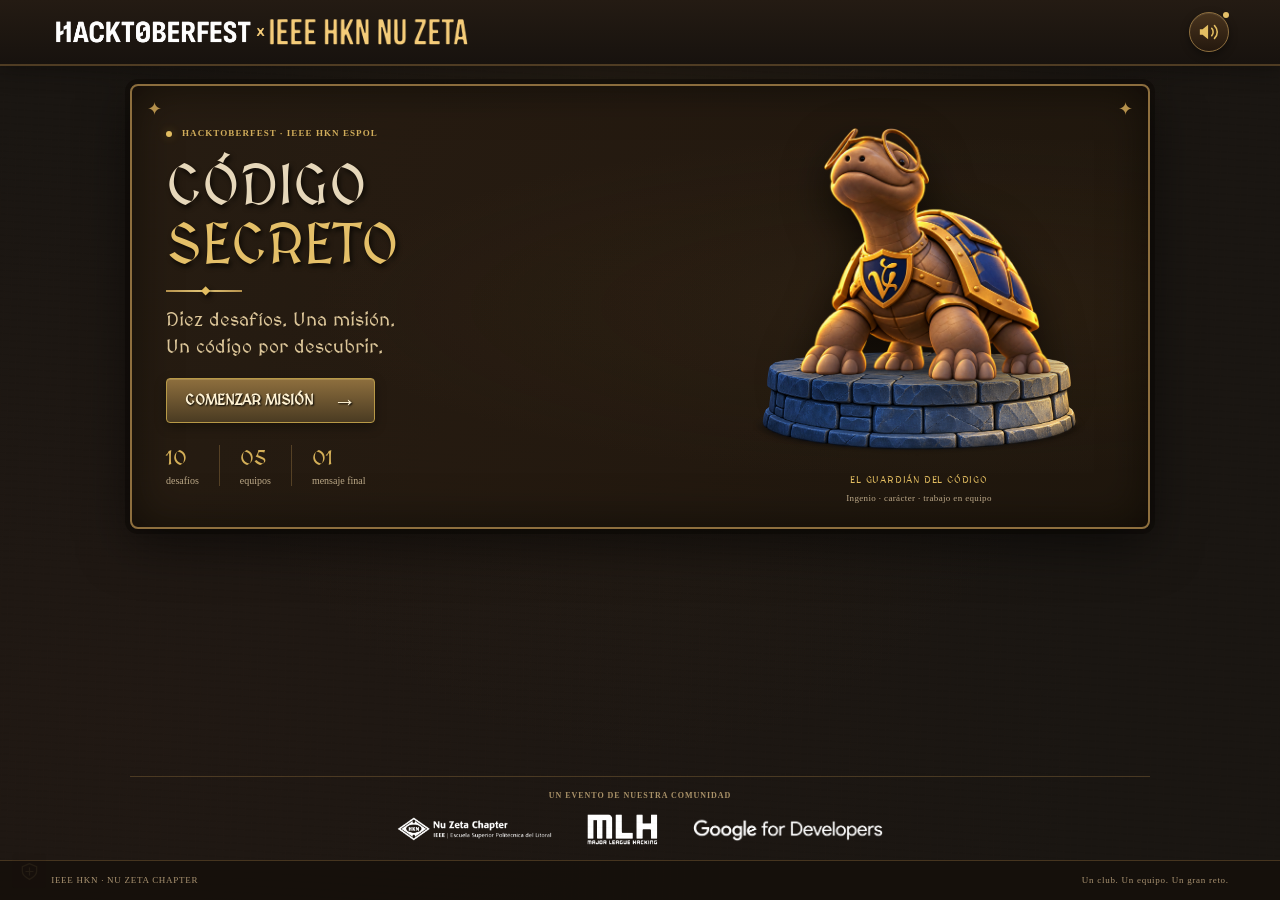
==== commit 8b83d385: "Start timing after first destination confirmation and add classroom and Morse help" ====
--- a/templates/index.html
+++ b/templates/index.html
@@ -5,11 +5,12 @@
 <main id="main">
 <section id="welcome" class="view hero"><div class="hero-copy"><p class="eyebrow"><span class="status-dot"></span> HACKTOBERFEST · IEEE HKN ESPOL</p><h1>CÓDIGO<br><em>SECRETO</em><span class="title-rule"></span></h1><p class="hero-subtitle">Diez desafíos. Una misión.<br>Un código por descubrir.</p><button class="primary" id="begin">COMENZAR MISIÓN <span>→</span></button><div class="mission-facts"><span><b>10</b> desafíos</span><span><b>05</b> equipos</span><span><b>01</b> mensaje final</span></div><button class="primary resume-button" id="resume" hidden>Continuar misión <span>→</span></button><p id="resume-note" class="input-hint" hidden></p><button class="secondary" id="edit-club-name" type="button" hidden>Editar nombre del gremio</button></div><div class="hero-art"><div class="orbit orbit-one"></div><div class="orbit orbit-two"></div><div class="artifact-number">ΝΖ</div><div class="guardian-figure"><img class="turtle" src="/static/event/tortuga-restaurada.png" alt="Tortuga guardiana de IEEE HKN Nu Zeta"><img class="stone" src="/static/event/base-piedra.png" alt=""></div><div class="guardian-caption"><span>EL GUARDIÁN DEL CÓDIGO</span><small>Ingenio · carácter · trabajo en equipo</small></div></div><span class="vertical-note">HACKTOBERFEST / CÓDIGO SECRETO</span></section>
 <section id="identify" class="view compact" hidden><h2>Identificación<br><em>del equipo</em></h2><p class="muted">Antes de iniciar la misión, necesitamos identificar a tu equipo. Selecciona el número de club que te fue asignado por los organizadores.</p><form id="team-form"><label for="club-name">Nombre del club o gremio</label><input id="club-name" name="club_name" type="text" minlength="2" maxlength="60" placeholder="Ej. Los Caballeros de FIEC" required autocomplete="organization"><label for="team">Número de club</label><select id="team" required><option value="">Selecciona tu equipo</option><option value="1">Equipo 1</option><option value="2">Equipo 2</option><option value="3">Equipo 3</option><option value="4">Equipo 4</option><option value="5">Equipo 5</option></select><button class="primary" type="submit">Confirmar equipo <span>→</span></button><p id="team-error" role="alert" class="error"></p></form></section>
-<section id="challenge" class="view challenge-layout" hidden><aside class="mission-sidebar"><p class="eyebrow">GREMIO EN LA MAZMORRA</p><h2 id="team-label">Equipo</h2><p id="assigned-team" class="input-hint"></p><div class="timer-label">TIEMPO TOTAL</div><div id="timer" class="timer" aria-label="Tiempo transcurrido">00:00</div><ol id="stage-list"></ol><img src="/static/event/nu-zeta-chapter-logo-4k.png" class="chapter-mark" alt="Nu Zeta Chapter"></aside><article class="challenge-card"><div class="challenge-meta"><span id="stage-label"></span><span id="stage-kind"></span></div><div class="progress"><div id="progress-fill"></div></div><h2 id="challenge-title"></h2><div id="resource"></div><form id="answer-form"><label for="answer" id="question"></label><input id="answer" type="text" autocomplete="off" required maxlength="300"><button class="primary" type="submit" id="answer-submit">CONFIRMAR <span>→</span></button></form><button id="monitor" class="secondary" hidden>Habilitar etapa provisional · organizador</button><p id="feedback" role="status" aria-live="polite"></p></article></section>
+<section id="challenge" class="view challenge-layout" hidden><aside class="mission-sidebar"><p class="eyebrow">GREMIO EN LA MAZMORRA</p><h2 id="team-label">Equipo</h2><p id="assigned-team" class="input-hint"></p><div class="timer-label">TIEMPO TOTAL</div><div id="timer" class="timer" aria-label="Tiempo transcurrido">00:00</div><ol id="stage-list"></ol><img src="/static/event/nu-zeta-chapter-logo-4k.png" class="chapter-mark" alt="Nu Zeta Chapter"></aside><article class="challenge-card"><div class="challenge-meta"><span id="stage-label"></span><span id="stage-kind"></span></div><div class="progress"><div id="progress-fill"></div></div><h2 id="challenge-title"></h2><button type="button" id="challenge-help" class="challenge-help secondary" hidden aria-label="Información del reto">ⓘ</button><div id="resource"></div><form id="answer-form"><label for="answer" id="question"></label><input id="answer" type="text" autocomplete="off" required maxlength="300"><button class="primary" type="submit" id="answer-submit">CONFIRMAR <span>→</span></button></form><button id="monitor" class="secondary" hidden>Habilitar etapa provisional · organizador</button><p id="feedback" role="status" aria-live="polite"></p></article></section>
 <section id="finish" class="view finish" hidden><img src="/static/event/tortuga-restaurada.png" alt="Insignia del guardián"><p class="eyebrow">EL PERGAMINO HA SIDO SELLADO</p><h2>Misión <em>finalizada.</em></h2><p id="finish-note">Desafío finalizado.</p><button type="button" class="primary" id="finish-home">Volver al inicio <span>↩</span></button></section>
 <section class="event-allies" aria-label="Comunidad y aliados del evento"><p class="eyebrow">UN EVENTO DE NUESTRA COMUNIDAD</p><div class="sponsor-logos"><img src="/static/event/nu-zeta-chapter-logo-4k.png" alt="Nu Zeta Chapter"><img src="/static/event/mlh-logo-4k.png" alt="Major League Hacking"><img class="google-developers-logo" src="/static/sponsors/google-for-developers-transparent.png" alt="Google for Developers"></div></section></main><footer><span>IEEE HKN · NU ZETA CHAPTER</span><span>Un club. Un equipo. Un gran reto.</span></footer>
 
 <div id="transition" aria-hidden="true"><div class="shutter upper"></div><div class="shutter lower"></div><div class="transition-badge"><img src="/static/event/tortuga-restaurada.png" alt=""><p>EL GUARDIÁN ABRE EL SIGUIENTE PORTAL</p><div class="loading-line"></div></div></div>
 <dialog id="confirm-dialog" aria-labelledby="confirm-text"><form method="dialog"><p id="confirm-text"></p><div class="dialog-actions"><button value="cancel" class="secondary">Revisar</button><button value="confirm" class="primary">Sí, confirmar →</button></div></form></dialog>
+<dialog id="notice-dialog" aria-labelledby="notice-title"><h3 id="notice-title"></h3><div id="notice-body"></div><p id="notice-error" class="error" role="alert"></p><div class="dialog-actions"><button type="button" class="primary" id="notice-confirm">Entendido →</button></div></dialog>
 <dialog id="password-dialog"><form id="monitor-form"><h3>Habilitación del monitor</h3><p>La foto definitiva está pendiente. Esta etapa se registrará sin acierto.</p><label for="monitor-password">Contraseña de organización</label><input id="monitor-password" type="password" required autocomplete="off"><p id="monitor-error" class="error" role="alert"></p><div class="dialog-actions"><button type="button" class="secondary" id="monitor-cancel">Cancelar</button><button type="submit" class="primary">Habilitar</button></div></form></dialog>
 <a href="/leaderboard" class="secret-admin-link" aria-label="Portal de organización" title="Organización"><svg viewBox="0 0 24 24" width="19" height="19" aria-hidden="true"><path d="M12 2 3 6v6c0 5 9 10 9 10s9-5 9-10V6L12 2Z" fill="none" stroke="currentColor" stroke-width="1.6"/><path d="M12 7v10M7 12h10" stroke="currentColor" stroke-width="1.4"/></svg></a></body></html>
--- a/static/medieval.css
+++ b/static/medieval.css
@@ -20,3 +20,13 @@
 @media(max-width:899px){.challenge-layout{max-width:720px;margin:22px auto}.challenge-card{padding:25px 21px}.challenge-card h2{font-size:29px}.challenge-card #question{font-size:16px;line-height:1.8}.challenge-card #answer{font-size:18px}.challenge-card #answer.digit-answer{font-size:34px}.challenge-card #answer.signal-answer{font-size:31px}.challenge-layout .mission-sidebar #team-label{font-size:20px}.challenge-layout .mission-sidebar .timer{font-size:25px}.challenge-layout .mission-sidebar .timer-label{font-size:8px}.event-allies{margin-top:22px}}
 
 #feedback[data-error=true]{color:#efa3a0}
+
+.challenge-layout{min-height:0}@media(min-width:900px){.event-allies{margin-top:auto}}
+
+/* Compact a short desktop side panel; phone widths keep their existing scale. */
+@media(min-width:600px) and (max-width:899px) and (max-height:800px){body{display:flex;flex-direction:column;min-height:100dvh}#main{flex:1;display:flex;flex-direction:column;width:100%}.topbar{padding:11px 18px;gap:14px;flex-wrap:nowrap}.topbar .event-lockup{width:55%;flex-basis:auto;max-width:350px;margin:0}.header-actions{gap:10px;width:auto;flex:1}.header-actions .back-home{font-size:11px;min-height:36px;padding:7px 9px;white-space:nowrap}.sound-menu summary{width:36px;height:36px}.hero{display:grid;grid-template-columns:minmax(0,1fr) minmax(0,.9fr);gap:18px;width:calc(100% - 40px);min-height:0;margin:16px auto;padding:22px 24px}.hero .eyebrow{font-size:7px;margin:0 0 8px;line-height:1.6}.hero h1{font-size:42px;line-height:1.05;margin:12px 0}.hero .title-rule{margin-top:14px;width:65px}.hero .title-rule:after{left:29px}.hero-subtitle{font-size:16px;line-height:1.5;margin-bottom:15px}.hero .primary{font-size:12px;min-height:36px;padding:9px 13px;gap:15px}.hero .hero-art{width:100%;max-width:240px;margin:0 auto;gap:8px;min-height:0}.hero .guardian-figure{max-width:230px}.hero .guardian-caption{font-size:8px}.hero .guardian-caption small{font-size:8px;margin-top:4px}.hero .mission-facts{gap:14px;margin-top:16px}.hero .mission-facts span{font-size:8px;padding-right:12px}.hero .mission-facts b{font-size:18px}.hero.has-active-mission .mission-facts{display:none}.hero.has-active-mission #resume{margin-top:0}.hero.has-active-mission #resume-note{font-size:10px;line-height:1.4;margin:7px 0}.hero.has-active-mission #edit-club-name{font-size:10px;padding:7px 9px;min-height:28px}.challenge-layout{width:calc(100% - 40px);margin:15px auto;min-height:0}.challenge-layout .mission-sidebar{margin-bottom:10px}.challenge-layout .mission-sidebar #team-label{font-size:17px}.challenge-layout .mission-sidebar #assigned-team{font-size:10px}.challenge-layout .mission-sidebar .timer{font-size:21px}.challenge-card{padding:17px 20px}.challenge-card h2{font-size:23px;margin:13px 0}.challenge-card #question{font-size:15px;line-height:1.7;margin:15px 0}.challenge-card #answer{font-size:16px;min-height:45px;margin-bottom:16px;padding:11px;max-width:470px}.challenge-card #answer.digit-answer,.challenge-card #answer.signal-answer{height:53px;min-height:53px;font-size:28px}.challenge-card .primary{width:auto;min-width:145px;min-height:37px;font-size:13px;padding:9px 15px}.challenge-card .progress{margin-top:10px}.event-allies{width:calc(100% - 40px);margin: auto auto 12px;padding:12px 10px 0}.event-allies .eyebrow{font-size:7px;margin:0 0 9px}.event-allies .sponsor-logos{margin:0;gap:24px;flex-wrap:nowrap}.event-allies .sponsor-logos img:first-child{max-width:140px;max-height:25px}.event-allies .sponsor-logos img:nth-child(2){max-width:65px;max-height:27px}.event-allies .sponsor-logos img.google-developers-logo{width:160px;max-width:160px;max-height:28px}footer{padding:11px 18px;display:flex;flex-direction:row;gap:15px;font-size:8px;line-height:1.5}}
+
+@media(min-width:600px) and (max-width:899px) and (max-height:800px){.hero .hero-copy{grid-row:1;grid-column:1}.hero .hero-art{grid-row:1;grid-column:2}}
+
+/* Context help stays within reach on phones and desktop. */
+.challenge-help{margin:0 auto 1rem;min-height:44px}.morse-reference{display:grid;grid-template-columns:1fr 1fr;gap:.5rem 1.5rem;text-align:left;font-family:monospace;font-size:1.25rem;letter-spacing:.12em}#notice-dialog{width:min(460px,calc(100vw - 32px));max-height:85dvh;overflow:auto}#notice-body p{line-height:1.5}#notice-dialog .primary{white-space:normal}
